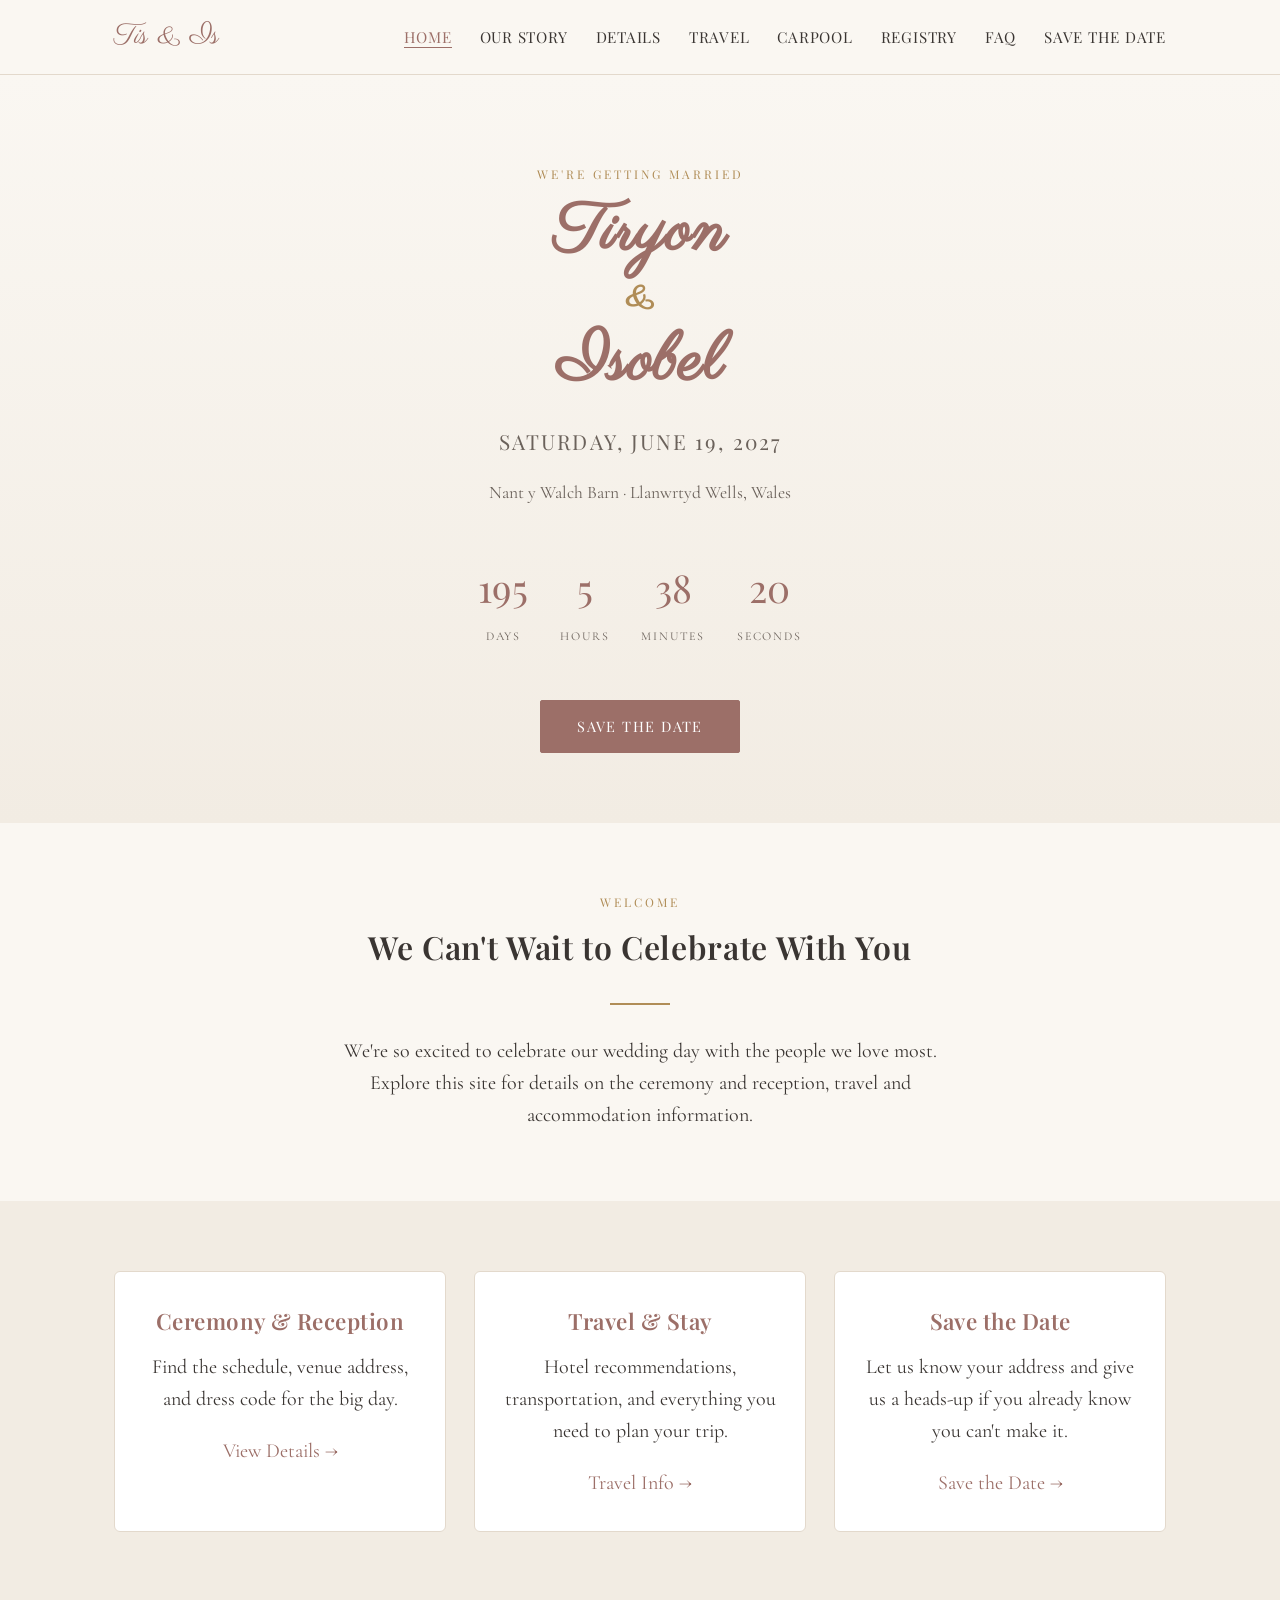
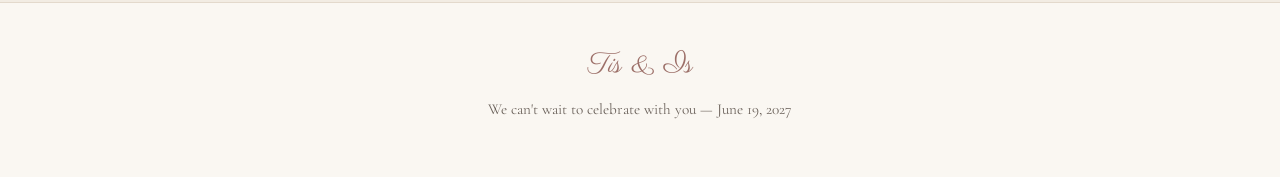
==== index.html @ 0764a327 "Initial commit of wedding website Multi-page static site with Netlify Forms for RSVP, carpool sign-u" ====
<!DOCTYPE html>
<html lang="en">
<head>
  <meta charset="UTF-8">
  <meta name="viewport" content="width=device-width, initial-scale=1.0">
  <title>Tiryon &amp; Isobel Are Getting Married</title>
  <meta name="description" content="Join us to celebrate the wedding of Tiryon and Isobel.">
  <link rel="preconnect" href="https://fonts.googleapis.com">
  <link href="https://fonts.googleapis.com/css2?family=Parisienne&family=Playfair+Display:wght@500;600;700&family=Cormorant+Garamond:wght@400;500;600&display=swap" rel="stylesheet">
  <link rel="stylesheet" href="css/style.css">
</head>
<body>

  <header class="site-header">
    <div class="container">
      <a href="index.html" class="site-title">Tis &amp; Is</a>
      <button class="nav-toggle" aria-label="Toggle navigation">&#9776;</button>
      <nav class="main-nav">
        <ul>
          <li><a href="index.html" class="active">Home</a></li>
          <li><a href="our-story.html">Our Story</a></li>
          <li><a href="details.html">Details</a></li>
          <li><a href="travel.html">Travel</a></li>
          <li><a href="carpool.html">Carpool</a></li>
          <li><a href="registry.html">Registry</a></li>
          <li><a href="faq.html">FAQ</a></li>
          <li><a href="save-the-date.html">Save the Date</a></li>
        </ul>
      </nav>
    </div>
  </header>

  <section class="hero">
    <div class="container">
      <span class="eyebrow">We're Getting Married</span>
      <h1 class="site-title-large">
        Tiryon
        <span class="ampersand">&amp;</span>
        Isobel
      </h1>
      <p class="date">Saturday, June 19, 2027</p>
      <p class="location">Nant y Walch Barn &middot; Llanwrtyd Wells, Wales</p>

      <div id="countdown" class="countdown"></div>

      <a href="save-the-date.html" class="btn btn-primary">Save the Date</a>
    </div>
  </section>

  <section class="section text-center">
    <div class="container">
      <span class="eyebrow">Welcome</span>
      <h2>We Can't Wait to Celebrate With You</h2>
      <hr class="divider">
      <p style="max-width: 640px; margin: 0 auto;">
        We're so excited to celebrate our wedding day with the people we love most.
        Explore this site for details on the ceremony and reception, travel and
        accommodation information.
      </p>
    </div>
  </section>

  <section class="section section-alt">
    <div class="container card-grid">
      <div class="card">
        <h3>Ceremony &amp; Reception</h3>
        <p>Find the schedule, venue address, and dress code for the big day.</p>
        <a href="details.html">View Details &rarr;</a>
      </div>
      <div class="card">
        <h3>Travel &amp; Stay</h3>
        <p>Hotel recommendations, transportation, and everything you need to plan your trip.</p>
        <a href="travel.html">Travel Info &rarr;</a>
      </div>
      <div class="card">
        <h3>Save the Date</h3>
        <p>Let us know your address and give us a heads-up if you already know you can't make it.</p>
        <a href="save-the-date.html">Save the Date &rarr;</a>
      </div>
    </div>
  </section>

  <footer class="site-footer">
    <span class="site-title">Tis &amp; Is</span>
    <p>We can't wait to celebrate with you &mdash; June 19, 2027</p>
  </footer>

  <script src="js/main.js"></script>
</body>
</html>
---- css/style.css ----
/* ============================================
   Wedding Website — Shared Styles
   Palette: ivory / charcoal / dusty rose / gold
   ============================================ */

:root {
  --color-bg: #faf7f2;
  --color-bg-alt: #f2ece3;
  --color-text: #3a3532;
  --color-text-soft: #6b625b;
  --color-accent: #b8918a;      /* dusty rose */
  --color-accent-dark: #9c6f68;
  --color-gold: #b08d57;
  --color-border: #e3d9cc;
  --color-white: #ffffff;

  --font-script: 'Parisienne', cursive;
  --font-heading: 'Playfair Display', serif;
  --font-body: 'Cormorant Garamond', serif;

  --max-width: 1100px;
}

* {
  box-sizing: border-box;
}

html {
  scroll-behavior: smooth;
}

body {
  margin: 0;
  font-family: var(--font-body);
  font-size: 20px;
  line-height: 1.6;
  color: var(--color-text);
  background: var(--color-bg);
}

h1, h2, h3, h4 {
  font-family: var(--font-heading);
  font-weight: 600;
  letter-spacing: 0.02em;
  margin: 0 0 0.5em;
  color: var(--color-text);
}

h1 { font-size: 2.6rem; }
h2 { font-size: 2rem; }
h3 { font-size: 1.4rem; }

p {
  margin: 0 0 1em;
}

a {
  color: var(--color-accent-dark);
  text-decoration: none;
}

a:hover {
  text-decoration: underline;
}

img {
  max-width: 100%;
  display: block;
}

.container {
  max-width: var(--max-width);
  margin: 0 auto;
  padding: 0 24px;
}

.eyebrow {
  font-family: var(--font-heading);
  text-transform: uppercase;
  letter-spacing: 0.25em;
  font-size: 0.75rem;
  color: var(--color-gold);
  margin-bottom: 0.75em;
  display: block;
}

.divider {
  width: 60px;
  height: 2px;
  background: var(--color-gold);
  margin: 1.5em auto;
  border: none;
}

/* ---------- Header / Nav ---------- */

.site-header {
  position: sticky;
  top: 0;
  z-index: 100;
  background: rgba(250, 247, 242, 0.95);
  backdrop-filter: blur(6px);
  border-bottom: 1px solid var(--color-border);
}

.site-header .container {
  display: flex;
  align-items: center;
  justify-content: space-between;
  padding-top: 14px;
  padding-bottom: 14px;
}

.site-title {
  font-family: var(--font-script);
  font-size: 1.8rem;
  color: var(--color-accent-dark);
}

.nav-toggle {
  display: none;
  background: none;
  border: none;
  font-size: 1.6rem;
  cursor: pointer;
  color: var(--color-text);
}

.main-nav ul {
  list-style: none;
  display: flex;
  gap: 28px;
  margin: 0;
  padding: 0;
}

.main-nav a {
  font-family: var(--font-heading);
  font-size: 0.95rem;
  letter-spacing: 0.05em;
  color: var(--color-text);
  text-transform: uppercase;
}

.main-nav a.active,
.main-nav a:hover {
  color: var(--color-accent-dark);
  text-decoration: none;
  border-bottom: 1px solid var(--color-accent-dark);
}

@media (max-width: 720px) {
  .nav-toggle {
    display: block;
  }

  .main-nav {
    display: none;
    width: 100%;
  }

  .main-nav.open {
    display: block;
  }

  .site-header .container {
    flex-wrap: wrap;
  }

  .main-nav ul {
    flex-direction: column;
    gap: 0;
    padding-bottom: 12px;
  }

  .main-nav li {
    border-top: 1px solid var(--color-border);
  }

  .main-nav a {
    display: block;
    padding: 12px 0;
  }
}

/* ---------- Hero ---------- */

.hero {
  text-align: center;
  padding: 90px 24px 70px;
  background: linear-gradient(var(--color-bg), var(--color-bg-alt));
}

.hero .site-title-large {
  font-family: var(--font-script);
  font-size: 4.2rem;
  color: var(--color-accent-dark);
  line-height: 1.2;
  margin-bottom: 0.2em;
}

.hero .ampersand {
  font-size: 2.2rem;
  color: var(--color-gold);
  display: block;
  margin: 0.1em 0;
}

.hero .date {
  font-family: var(--font-heading);
  font-size: 1.3rem;
  letter-spacing: 0.1em;
  text-transform: uppercase;
  color: var(--color-text-soft);
  margin-top: 1em;
}

.hero .location {
  font-size: 1.1rem;
  color: var(--color-text-soft);
}

/* ---------- Countdown ---------- */

.countdown {
  display: flex;
  justify-content: center;
  gap: 32px;
  margin: 2.5em 0;
  flex-wrap: wrap;
}

.countdown .unit {
  text-align: center;
}

.countdown .number {
  font-family: var(--font-heading);
  font-size: 2.4rem;
  color: var(--color-accent-dark);
  display: block;
}

.countdown .label {
  text-transform: uppercase;
  font-size: 0.75rem;
  letter-spacing: 0.15em;
  color: var(--color-text-soft);
}

/* ---------- Sections ---------- */

.section {
  padding: 70px 0;
}

.section-alt {
  background: var(--color-bg-alt);
}

.section-header {
  text-align: center;
  max-width: 640px;
  margin: 0 auto 2.5em;
}

.card-grid {
  display: grid;
  grid-template-columns: repeat(auto-fit, minmax(260px, 1fr));
  gap: 28px;
}

.card {
  background: var(--color-white);
  border: 1px solid var(--color-border);
  border-radius: 6px;
  padding: 32px 28px;
  text-align: center;
}

.card h3 {
  color: var(--color-accent-dark);
}

.card-grid.compact {
  grid-template-columns: repeat(auto-fit, minmax(160px, 1fr));
  gap: 14px;
}

.card-grid.compact .card {
  padding: 16px 14px;
}

.card-grid.compact .card h3 {
  font-size: 1rem;
  margin-bottom: 0.4em;
}

.card-grid.compact .card a {
  font-size: 0.9rem;
}

.btn {
  display: inline-block;
  font-family: var(--font-heading);
  text-transform: uppercase;
  letter-spacing: 0.1em;
  font-size: 0.9rem;
  padding: 14px 36px;
  border: 1px solid var(--color-accent-dark);
  color: var(--color-accent-dark);
  background: transparent;
  border-radius: 2px;
  cursor: pointer;
  transition: background 0.2s ease, color 0.2s ease;
}

.btn:hover {
  background: var(--color-accent-dark);
  color: var(--color-white);
  text-decoration: none;
}

.btn-primary {
  background: var(--color-accent-dark);
  color: var(--color-white);
}

.btn-primary:hover {
  background: var(--color-accent);
  color: var(--color-white);
}

/* ---------- Timeline (Details page) ---------- */

.timeline {
  max-width: 560px;
  margin: 0 auto;
}

.timeline-item {
  display: flex;
  gap: 24px;
  padding: 18px 0;
  border-bottom: 1px solid var(--color-border);
}

.timeline-item:last-child {
  border-bottom: none;
}

.timeline-time {
  font-family: var(--font-heading);
  color: var(--color-gold);
  min-width: 100px;
  font-size: 1rem;
}

/* ---------- Forms (RSVP) ---------- */

.rsvp-form {
  max-width: 600px;
  margin: 0 auto;
  background: var(--color-white);
  border: 1px solid var(--color-border);
  border-radius: 6px;
  padding: 40px;
}

.form-group {
  margin-bottom: 22px;
}

.form-group label {
  display: block;
  font-family: var(--font-heading);
  font-size: 0.9rem;
  text-transform: uppercase;
  letter-spacing: 0.05em;
  margin-bottom: 8px;
  color: var(--color-text-soft);
}

.form-group input[type="text"],
.form-group input[type="email"],
.form-group input[type="number"],
.form-group input[type="tel"],
.form-group select,
.form-group textarea {
  width: 100%;
  padding: 12px 14px;
  font-family: var(--font-body);
  font-size: 1.05rem;
  border: 1px solid var(--color-border);
  border-radius: 4px;
  background: var(--color-bg);
  color: var(--color-text);
}

.form-group textarea {
  min-height: 100px;
  resize: vertical;
}

.phone-row {
  display: flex;
  gap: 10px;
}

.phone-row input[type="text"] {
  width: 90px;
  flex: 0 0 auto;
  text-align: center;
}

.phone-row input[type="tel"] {
  flex: 1;
}

.radio-group {
  display: flex;
  gap: 24px;
}

.radio-group label {
  display: flex;
  align-items: center;
  gap: 8px;
  text-transform: none;
  font-family: var(--font-body);
  font-size: 1.05rem;
  letter-spacing: normal;
  margin-bottom: 0;
}

.radio-group input {
  width: auto;
}

.form-note {
  text-align: center;
  color: var(--color-text-soft);
  font-size: 0.95rem;
  margin-top: 1em;
}

/* honeypot field - hidden from real visitors */
.hidden-field {
  position: absolute;
  left: -9999px;
  top: -9999px;
}

.form-success {
  text-align: center;
  padding: 60px 24px;
}

/* ---------- FAQ ---------- */

.faq-list details {
  max-width: 720px;
  margin: 0 auto 14px;
  background: var(--color-white);
  border: 1px solid var(--color-border);
  border-radius: 6px;
  padding: 18px 24px;
}

.faq-list summary {
  font-family: var(--font-heading);
  cursor: pointer;
  font-size: 1.1rem;
  color: var(--color-text);
}

.faq-list details[open] summary {
  color: var(--color-accent-dark);
  margin-bottom: 10px;
}

/* ---------- Footer ---------- */

.site-footer {
  text-align: center;
  padding: 40px 24px;
  color: var(--color-text-soft);
  font-size: 0.95rem;
  border-top: 1px solid var(--color-border);
}

.site-footer .site-title {
  display: block;
  margin-bottom: 0.3em;
}

/* ---------- Utility ---------- */

.text-center { text-align: center; }
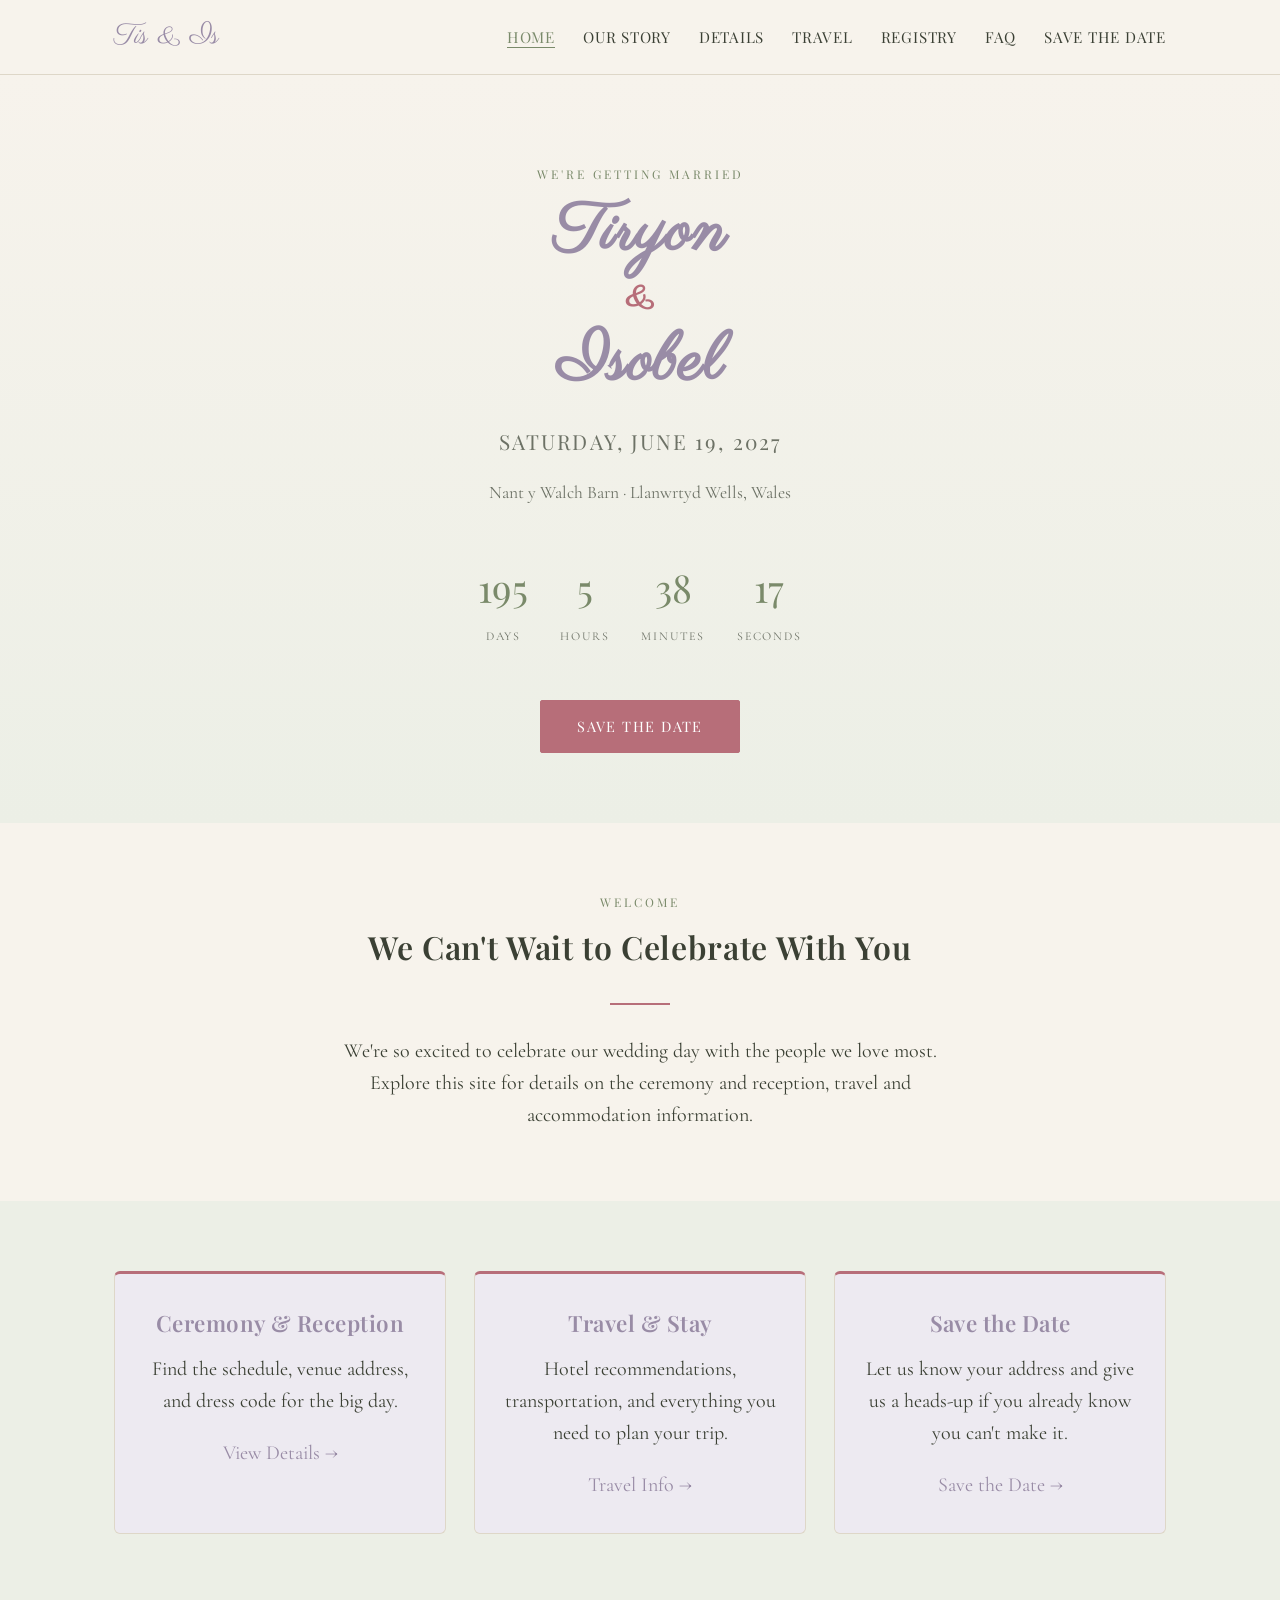
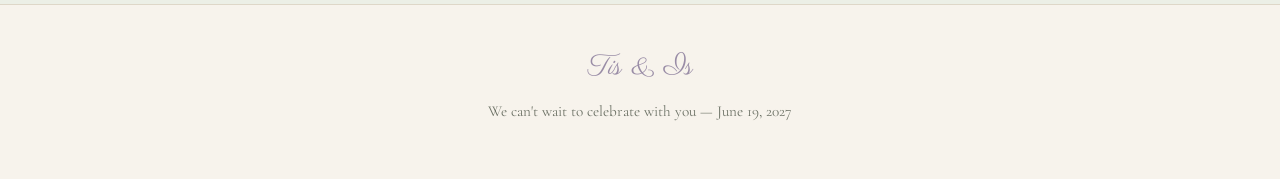
==== commit e3e9a54f: "Nest Carpool under Travel in nav and apply sage/lavender/rose-gold palette Moves Carpool into a drop" ====
--- a/index.html
+++ b/index.html
@@ -20,8 +20,12 @@
           <li><a href="index.html" class="active">Home</a></li>
           <li><a href="our-story.html">Our Story</a></li>
           <li><a href="details.html">Details</a></li>
-          <li><a href="travel.html">Travel</a></li>
-          <li><a href="carpool.html">Carpool</a></li>
+          <li class="has-submenu">
+            <a href="travel.html">Travel</a>
+            <ul class="submenu">
+              <li><a href="carpool.html">Carpool</a></li>
+            </ul>
+          </li>
           <li><a href="registry.html">Registry</a></li>
           <li><a href="faq.html">FAQ</a></li>
           <li><a href="save-the-date.html">Save the Date</a></li>
--- a/css/style.css
+++ b/css/style.css
@@ -1,17 +1,19 @@
 /* ============================================
    Wedding Website — Shared Styles
-   Palette: ivory / charcoal / dusty rose / gold
+   Palette: ivory / deep olive / sage / dusty lavender / rose gold
    ============================================ */
 
 :root {
-  --color-bg: #faf7f2;
-  --color-bg-alt: #f2ece3;
-  --color-text: #3a3532;
-  --color-text-soft: #6b625b;
-  --color-accent: #b8918a;      /* dusty rose */
-  --color-accent-dark: #9c6f68;
-  --color-gold: #b08d57;
-  --color-border: #e3d9cc;
+  --color-bg: #f7f3ec;          /* ivory */
+  --color-bg-alt: #ecefe6;      /* pale sage */
+  --color-bg-lavender: #edeaf1; /* pale lavender */
+  --color-text: #3b4034;        /* deep olive */
+  --color-text-soft: #6d7266;
+  --color-sage: #7a8a6a;
+  --color-lavender: #998ca6;
+  --color-rose-gold: #b76e79;
+  --color-rose-gold-light: #e3c4be;
+  --color-border: #ded7c8;
   --color-white: #ffffff;
 
   --font-script: 'Parisienne', cursive;
@@ -55,7 +57,7 @@
 }
 
 a {
-  color: var(--color-accent-dark);
+  color: var(--color-lavender);
   text-decoration: none;
 }
 
@@ -79,7 +81,7 @@
   text-transform: uppercase;
   letter-spacing: 0.25em;
   font-size: 0.75rem;
-  color: var(--color-gold);
+  color: var(--color-sage);
   margin-bottom: 0.75em;
   display: block;
 }
@@ -87,7 +89,7 @@
 .divider {
   width: 60px;
   height: 2px;
-  background: var(--color-gold);
+  background: var(--color-rose-gold);
   margin: 1.5em auto;
   border: none;
 }
@@ -98,7 +100,7 @@
   position: sticky;
   top: 0;
   z-index: 100;
-  background: rgba(250, 247, 242, 0.95);
+  background: rgba(247, 243, 236, 0.95);
   backdrop-filter: blur(6px);
   border-bottom: 1px solid var(--color-border);
 }
@@ -114,7 +116,7 @@
 .site-title {
   font-family: var(--font-script);
   font-size: 1.8rem;
-  color: var(--color-accent-dark);
+  color: var(--color-lavender);
 }
 
 .nav-toggle {
@@ -144,9 +146,52 @@
 
 .main-nav a.active,
 .main-nav a:hover {
-  color: var(--color-accent-dark);
+  color: var(--color-sage);
   text-decoration: none;
-  border-bottom: 1px solid var(--color-accent-dark);
+  border-bottom: 1px solid var(--color-sage);
+}
+
+.main-nav .has-submenu {
+  position: relative;
+}
+
+.main-nav .submenu {
+  list-style: none;
+  margin: 0;
+  padding: 0;
+  position: absolute;
+  top: 100%;
+  left: 0;
+  min-width: 160px;
+  background: var(--color-white);
+  border: 1px solid var(--color-border);
+  border-radius: 4px;
+  box-shadow: 0 4px 12px rgba(0, 0, 0, 0.08);
+  opacity: 0;
+  visibility: hidden;
+  transform: translateY(4px);
+  transition: opacity 0.15s ease, transform 0.15s ease;
+  z-index: 50;
+}
+
+.main-nav .has-submenu:hover .submenu,
+.main-nav .has-submenu:focus-within .submenu {
+  opacity: 1;
+  visibility: visible;
+  transform: translateY(0);
+}
+
+.main-nav .submenu a {
+  display: block;
+  padding: 10px 16px;
+  white-space: nowrap;
+  border-bottom: none;
+}
+
+.main-nav .submenu a:hover,
+.main-nav .submenu a.active {
+  background: var(--color-bg-alt);
+  border-bottom: none;
 }
 
 @media (max-width: 720px) {
@@ -181,6 +226,22 @@
     display: block;
     padding: 12px 0;
   }
+
+  .main-nav .submenu {
+    position: static;
+    opacity: 1;
+    visibility: visible;
+    transform: none;
+    border: none;
+    box-shadow: none;
+    background: transparent;
+    padding-left: 20px;
+  }
+
+  .main-nav .submenu a {
+    padding: 10px 0;
+    font-size: 0.85rem;
+  }
 }
 
 /* ---------- Hero ---------- */
@@ -194,14 +255,14 @@
 .hero .site-title-large {
   font-family: var(--font-script);
   font-size: 4.2rem;
-  color: var(--color-accent-dark);
+  color: var(--color-lavender);
   line-height: 1.2;
   margin-bottom: 0.2em;
 }
 
 .hero .ampersand {
   font-size: 2.2rem;
-  color: var(--color-gold);
+  color: var(--color-rose-gold);
   display: block;
   margin: 0.1em 0;
 }
@@ -237,7 +298,7 @@
 .countdown .number {
   font-family: var(--font-heading);
   font-size: 2.4rem;
-  color: var(--color-accent-dark);
+  color: var(--color-sage);
   display: block;
 }
 
@@ -271,15 +332,21 @@
 }
 
 .card {
-  background: var(--color-white);
+  background: var(--color-bg-lavender);
   border: 1px solid var(--color-border);
+  border-top: 3px solid var(--color-rose-gold);
   border-radius: 6px;
   padding: 32px 28px;
   text-align: center;
+  transition: background 0.2s ease;
+}
+
+.card:hover {
+  background: var(--color-rose-gold-light);
 }
 
 .card h3 {
-  color: var(--color-accent-dark);
+  color: var(--color-lavender);
 }
 
 .card-grid.compact {
@@ -307,8 +374,8 @@
   letter-spacing: 0.1em;
   font-size: 0.9rem;
   padding: 14px 36px;
-  border: 1px solid var(--color-accent-dark);
-  color: var(--color-accent-dark);
+  border: 1px solid var(--color-sage);
+  color: var(--color-sage);
   background: transparent;
   border-radius: 2px;
   cursor: pointer;
@@ -316,19 +383,20 @@
 }
 
 .btn:hover {
-  background: var(--color-accent-dark);
+  background: var(--color-sage);
   color: var(--color-white);
   text-decoration: none;
 }
 
 .btn-primary {
-  background: var(--color-accent-dark);
+  background: var(--color-rose-gold);
   color: var(--color-white);
+  border-color: var(--color-rose-gold);
 }
 
 .btn-primary:hover {
-  background: var(--color-accent);
-  color: var(--color-white);
+  background: var(--color-rose-gold-light);
+  color: var(--color-text);
 }
 
 /* ---------- Timeline (Details page) ---------- */
@@ -351,7 +419,7 @@
 
 .timeline-time {
   font-family: var(--font-heading);
-  color: var(--color-gold);
+  color: var(--color-rose-gold);
   min-width: 100px;
   font-size: 1rem;
 }
@@ -363,6 +431,7 @@
   margin: 0 auto;
   background: var(--color-white);
   border: 1px solid var(--color-border);
+  border-top: 3px solid var(--color-sage);
   border-radius: 6px;
   padding: 40px;
 }
@@ -435,6 +504,7 @@
 
 .radio-group input {
   width: auto;
+  accent-color: var(--color-rose-gold);
 }
 
 .form-note {
@@ -463,6 +533,7 @@
   margin: 0 auto 14px;
   background: var(--color-white);
   border: 1px solid var(--color-border);
+  border-left: 3px solid var(--color-rose-gold);
   border-radius: 6px;
   padding: 18px 24px;
 }
@@ -475,7 +546,7 @@
 }
 
 .faq-list details[open] summary {
-  color: var(--color-accent-dark);
+  color: var(--color-lavender);
   margin-bottom: 10px;
 }
 
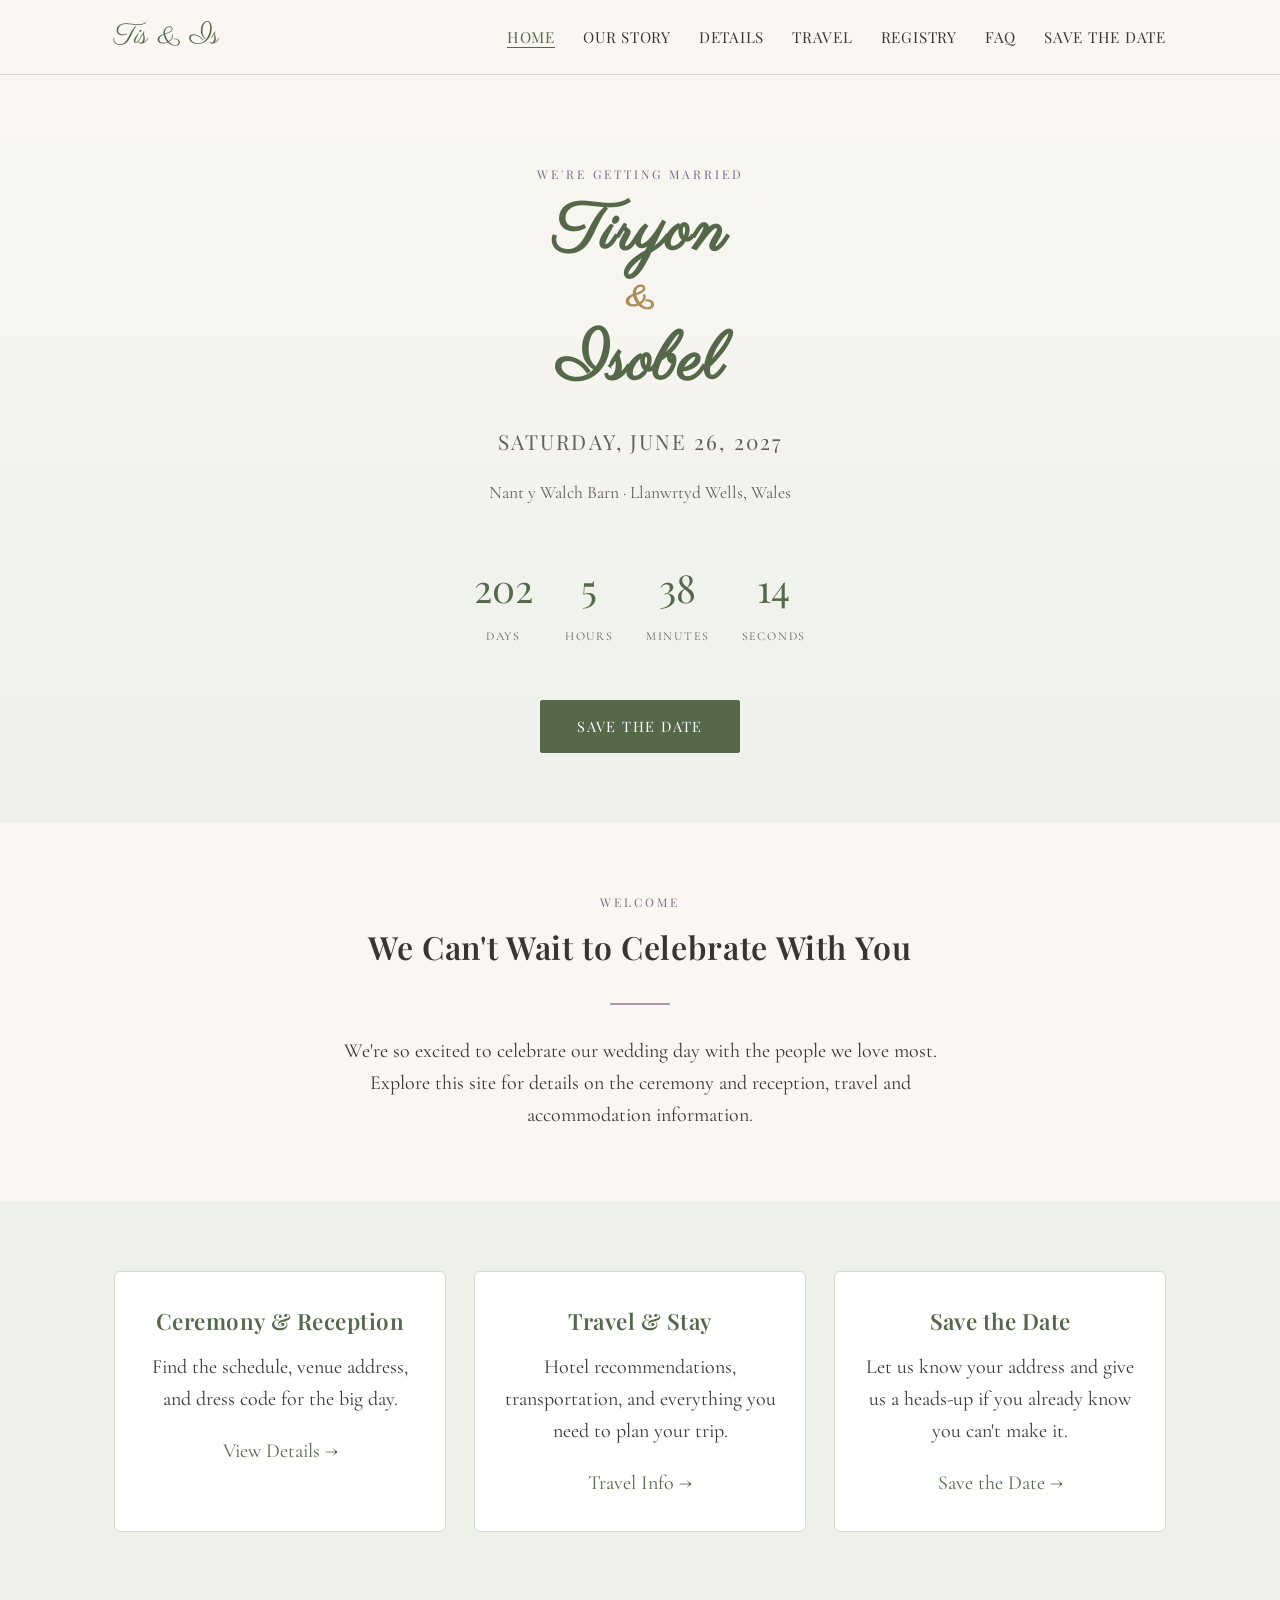
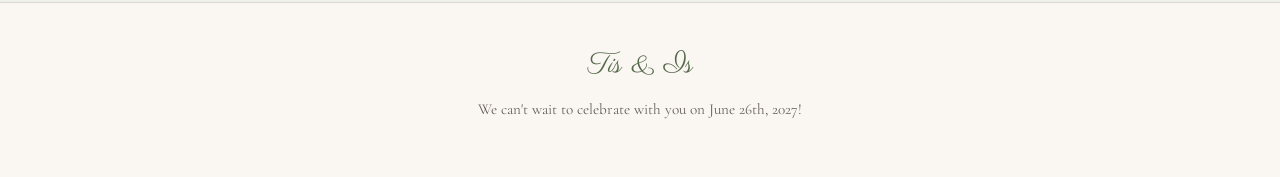
==== commit f8817a87: "Update wedding date to June 26, 2027 and revise copy across pages - Wedding date moved from June 19 " ====
--- a/index.html
+++ b/index.html
@@ -42,7 +42,7 @@
         <span class="ampersand">&amp;</span>
         Isobel
       </h1>
-      <p class="date">Saturday, June 19, 2027</p>
+      <p class="date">Saturday, June 26, 2027</p>
       <p class="location">Nant y Walch Barn &middot; Llanwrtyd Wells, Wales</p>
 
       <div id="countdown" class="countdown"></div>
@@ -86,7 +86,7 @@
 
   <footer class="site-footer">
     <span class="site-title">Tis &amp; Is</span>
-    <p>We can't wait to celebrate with you &mdash; June 19, 2027</p>
+    <p>We can't wait to celebrate with you on June 26th, 2027!</p>
   </footer>
 
   <script src="js/main.js"></script>
--- a/css/style.css
+++ b/css/style.css
@@ -1,19 +1,25 @@
 /* ============================================
    Wedding Website — Shared Styles
-   Palette: ivory / deep olive / sage / dusty lavender / rose gold
+   Palette: ivory / charcoal / sage / lilac / gold
    ============================================ */
 
 :root {
-  --color-bg: #f7f3ec;          /* ivory */
-  --color-bg-alt: #ecefe6;      /* pale sage */
-  --color-bg-lavender: #edeaf1; /* pale lavender */
-  --color-text: #3b4034;        /* deep olive */
-  --color-text-soft: #6d7266;
-  --color-sage: #7a8a6a;
-  --color-lavender: #998ca6;
-  --color-rose-gold: #b76e79;
-  --color-rose-gold-light: #e3c4be;
-  --color-border: #ded7c8;
+  /* Neutrals — anchor everything, mostly unchanged */
+  --color-bg: #faf7f2;          /* ivory */
+  --color-bg-alt: #eef0ea;      /* whisper of sage */
+  --color-text: #3a3532;        /* charcoal */
+  --color-text-soft: #655f5a;
+
+  /* Accent = sage (your green) */
+  --color-accent: #7a8a6a;
+  --color-accent-dark: #55684a; /* headings, buttons, links */
+
+  /* Secondary = lilac (your purple) */
+  --color-lilac: #ad97af;       /* decorative only: dividers, tints, hover */
+  --color-lilac-dark: #7e6788;  /* readable version — text/eyebrows */
+
+  --color-gold: #b08d57;        /* keep — but sparingly */
+  --color-border: #dcd8ce;
   --color-white: #ffffff;
 
   --font-script: 'Parisienne', cursive;
@@ -57,7 +63,7 @@
 }
 
 a {
-  color: var(--color-lavender);
+  color: var(--color-accent-dark);
   text-decoration: none;
 }
 
@@ -81,7 +87,7 @@
   text-transform: uppercase;
   letter-spacing: 0.25em;
   font-size: 0.75rem;
-  color: var(--color-sage);
+  color: var(--color-lilac-dark);
   margin-bottom: 0.75em;
   display: block;
 }
@@ -89,7 +95,7 @@
 .divider {
   width: 60px;
   height: 2px;
-  background: var(--color-rose-gold);
+  background: var(--color-lilac);
   margin: 1.5em auto;
   border: none;
 }
@@ -100,7 +106,7 @@
   position: sticky;
   top: 0;
   z-index: 100;
-  background: rgba(247, 243, 236, 0.95);
+  background: rgba(250, 247, 242, 0.95);
   backdrop-filter: blur(6px);
   border-bottom: 1px solid var(--color-border);
 }
@@ -116,7 +122,7 @@
 .site-title {
   font-family: var(--font-script);
   font-size: 1.8rem;
-  color: var(--color-lavender);
+  color: var(--color-accent-dark);
 }
 
 .nav-toggle {
@@ -146,9 +152,9 @@
 
 .main-nav a.active,
 .main-nav a:hover {
-  color: var(--color-sage);
+  color: var(--color-accent-dark);
   text-decoration: none;
-  border-bottom: 1px solid var(--color-sage);
+  border-bottom: 1px solid var(--color-accent-dark);
 }
 
 .main-nav .has-submenu {
@@ -255,14 +261,14 @@
 .hero .site-title-large {
   font-family: var(--font-script);
   font-size: 4.2rem;
-  color: var(--color-lavender);
+  color: var(--color-accent-dark);
   line-height: 1.2;
   margin-bottom: 0.2em;
 }
 
 .hero .ampersand {
   font-size: 2.2rem;
-  color: var(--color-rose-gold);
+  color: var(--color-gold);
   display: block;
   margin: 0.1em 0;
 }
@@ -298,7 +304,7 @@
 .countdown .number {
   font-family: var(--font-heading);
   font-size: 2.4rem;
-  color: var(--color-sage);
+  color: var(--color-accent-dark);
   display: block;
 }
 
@@ -332,21 +338,15 @@
 }
 
 .card {
-  background: var(--color-bg-lavender);
+  background: var(--color-white);
   border: 1px solid var(--color-border);
-  border-top: 3px solid var(--color-rose-gold);
   border-radius: 6px;
   padding: 32px 28px;
   text-align: center;
-  transition: background 0.2s ease;
-}
-
-.card:hover {
-  background: var(--color-rose-gold-light);
 }
 
 .card h3 {
-  color: var(--color-lavender);
+  color: var(--color-accent-dark);
 }
 
 .card-grid.compact {
@@ -374,8 +374,8 @@
   letter-spacing: 0.1em;
   font-size: 0.9rem;
   padding: 14px 36px;
-  border: 1px solid var(--color-sage);
-  color: var(--color-sage);
+  border: 1px solid var(--color-lilac-dark);
+  color: var(--color-lilac-dark);
   background: transparent;
   border-radius: 2px;
   cursor: pointer;
@@ -383,20 +383,21 @@
 }
 
 .btn:hover {
-  background: var(--color-sage);
+  background: var(--color-lilac);
   color: var(--color-white);
   text-decoration: none;
 }
 
 .btn-primary {
-  background: var(--color-rose-gold);
+  background: var(--color-accent-dark);
+  border-color: var(--color-accent-dark);
   color: var(--color-white);
-  border-color: var(--color-rose-gold);
 }
 
 .btn-primary:hover {
-  background: var(--color-rose-gold-light);
-  color: var(--color-text);
+  background: var(--color-accent);
+  border-color: var(--color-accent);
+  color: var(--color-white);
 }
 
 /* ---------- Timeline (Details page) ---------- */
@@ -419,7 +420,7 @@
 
 .timeline-time {
   font-family: var(--font-heading);
-  color: var(--color-rose-gold);
+  color: var(--color-lilac-dark);
   min-width: 100px;
   font-size: 1rem;
 }
@@ -431,7 +432,6 @@
   margin: 0 auto;
   background: var(--color-white);
   border: 1px solid var(--color-border);
-  border-top: 3px solid var(--color-sage);
   border-radius: 6px;
   padding: 40px;
 }
@@ -504,7 +504,6 @@
 
 .radio-group input {
   width: auto;
-  accent-color: var(--color-rose-gold);
 }
 
 .form-note {
@@ -533,7 +532,6 @@
   margin: 0 auto 14px;
   background: var(--color-white);
   border: 1px solid var(--color-border);
-  border-left: 3px solid var(--color-rose-gold);
   border-radius: 6px;
   padding: 18px 24px;
 }
@@ -546,7 +544,7 @@
 }
 
 .faq-list details[open] summary {
-  color: var(--color-lavender);
+  color: var(--color-accent-dark);
   margin-bottom: 10px;
 }
 
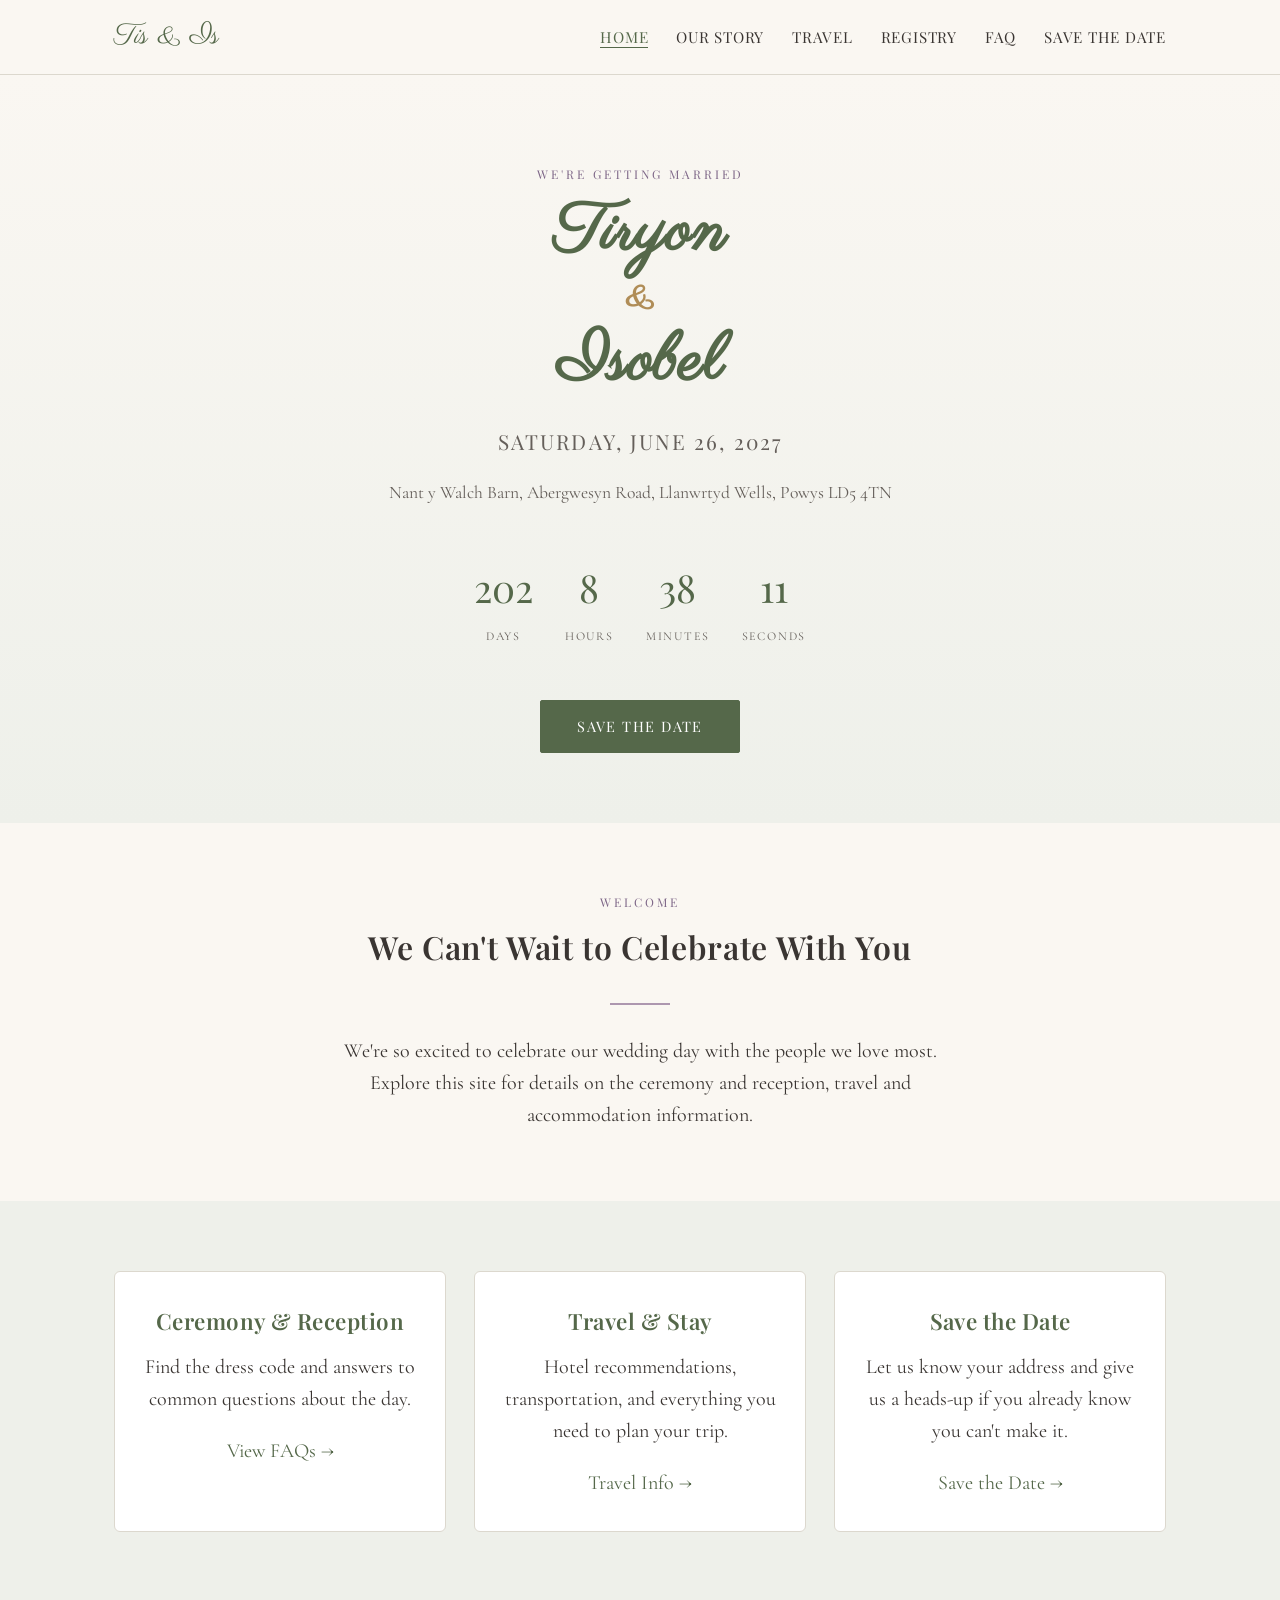
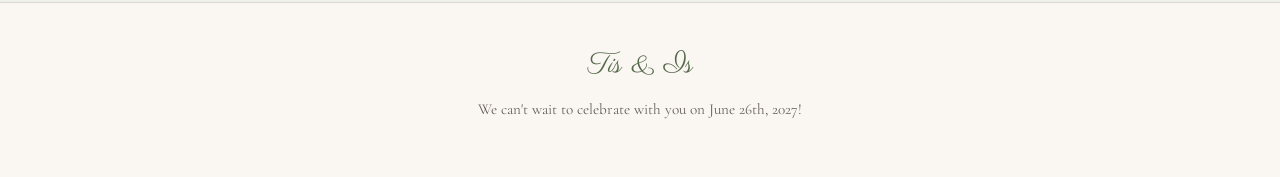
==== commit be6af2fe: "Update wedding details and travel guidance" ====
--- a/index.html
+++ b/index.html
@@ -14,12 +14,13 @@
   <header class="site-header">
     <div class="container">
       <a href="index.html" class="site-title">Tis &amp; Is</a>
-      <button class="nav-toggle" aria-label="Toggle navigation">&#9776;</button>
-      <nav class="main-nav">
+      <button class="nav-toggle" aria-label="Open navigation" aria-expanded="false" aria-controls="site-navigation">
+        <span class="nav-toggle-icon" aria-hidden="true"></span>
+      </button>
+      <nav class="main-nav" id="site-navigation">
         <ul>
           <li><a href="index.html" class="active">Home</a></li>
           <li><a href="our-story.html">Our Story</a></li>
-          <li><a href="details.html">Details</a></li>
           <li class="has-submenu">
             <a href="travel.html">Travel</a>
             <ul class="submenu">
@@ -43,7 +44,11 @@
         Isobel
       </h1>
       <p class="date">Saturday, June 26, 2027</p>
-      <p class="location">Nant y Walch Barn &middot; Llanwrtyd Wells, Wales</p>
+      <p class="location">
+        <a href="https://share.google/QnurDPIF2PPvrLOTd" target="_blank" rel="noopener">
+          Nant y Walch Barn, Abergwesyn Road, Llanwrtyd Wells, Powys LD5 4TN
+        </a>
+      </p>
 
       <div id="countdown" class="countdown"></div>
 
@@ -68,8 +73,8 @@
     <div class="container card-grid">
       <div class="card">
         <h3>Ceremony &amp; Reception</h3>
-        <p>Find the schedule, venue address, and dress code for the big day.</p>
-        <a href="details.html">View Details &rarr;</a>
+        <p>Find the dress code and answers to common questions about the day.</p>
+        <a href="faq.html">View FAQs &rarr;</a>
       </div>
       <div class="card">
         <h3>Travel &amp; Stay</h3>
--- a/css/style.css
+++ b/css/style.css
@@ -127,11 +127,66 @@
 
 .nav-toggle {
   display: none;
-  background: none;
-  border: none;
-  font-size: 1.6rem;
+  align-items: center;
+  justify-content: center;
+  width: 44px;
+  height: 44px;
+  padding: 0;
+  background: transparent;
+  border: 1px solid transparent;
+  border-radius: 50%;
   cursor: pointer;
   color: var(--color-text);
+  transition: background 0.25s ease, border-color 0.25s ease;
+}
+
+.nav-toggle:hover,
+.nav-toggle:focus-visible,
+.nav-toggle.open {
+  background: var(--color-bg-alt);
+  border-color: var(--color-border);
+}
+
+.nav-toggle-icon,
+.nav-toggle-icon::before,
+.nav-toggle-icon::after {
+  display: block;
+  width: 22px;
+  height: 2px;
+  background: currentColor;
+  border-radius: 2px;
+  transition: transform 0.25s ease, opacity 0.2s ease, background 0.25s ease;
+}
+
+.nav-toggle-icon {
+  position: relative;
+}
+
+.nav-toggle-icon::before,
+.nav-toggle-icon::after {
+  content: '';
+  position: absolute;
+  left: 0;
+}
+
+.nav-toggle-icon::before {
+  transform: translateY(-7px);
+}
+
+.nav-toggle-icon::after {
+  transform: translateY(7px);
+}
+
+.nav-toggle.open .nav-toggle-icon {
+  background: transparent;
+}
+
+.nav-toggle.open .nav-toggle-icon::before {
+  transform: rotate(45deg);
+}
+
+.nav-toggle.open .nav-toggle-icon::after {
+  transform: rotate(-45deg);
 }
 
 .main-nav ul {
@@ -202,7 +257,7 @@
 
 @media (max-width: 720px) {
   .nav-toggle {
-    display: block;
+    display: flex;
   }
 
   .main-nav {
@@ -287,6 +342,10 @@
   color: var(--color-text-soft);
 }
 
+.hero .location a {
+  color: inherit;
+}
+
 /* ---------- Countdown ---------- */
 
 .countdown {
@@ -329,6 +388,27 @@
   text-align: center;
   max-width: 640px;
   margin: 0 auto 2.5em;
+}
+
+.venue-address {
+  font-family: var(--font-body);
+  font-size: 1.05rem;
+  font-style: normal;
+  line-height: 1.65;
+  margin-bottom: 2em;
+}
+
+.map-embed {
+  overflow: hidden;
+  border: 1px solid var(--color-border);
+  border-radius: 6px;
+}
+
+.map-embed iframe {
+  display: block;
+  width: 100%;
+  height: 420px;
+  border: 0;
 }
 
 .card-grid {
@@ -398,31 +478,6 @@
   background: var(--color-accent);
   border-color: var(--color-accent);
   color: var(--color-white);
-}
-
-/* ---------- Timeline (Details page) ---------- */
-
-.timeline {
-  max-width: 560px;
-  margin: 0 auto;
-}
-
-.timeline-item {
-  display: flex;
-  gap: 24px;
-  padding: 18px 0;
-  border-bottom: 1px solid var(--color-border);
-}
-
-.timeline-item:last-child {
-  border-bottom: none;
-}
-
-.timeline-time {
-  font-family: var(--font-heading);
-  color: var(--color-lilac-dark);
-  min-width: 100px;
-  font-size: 1rem;
 }
 
 /* ---------- Forms (RSVP) ---------- */
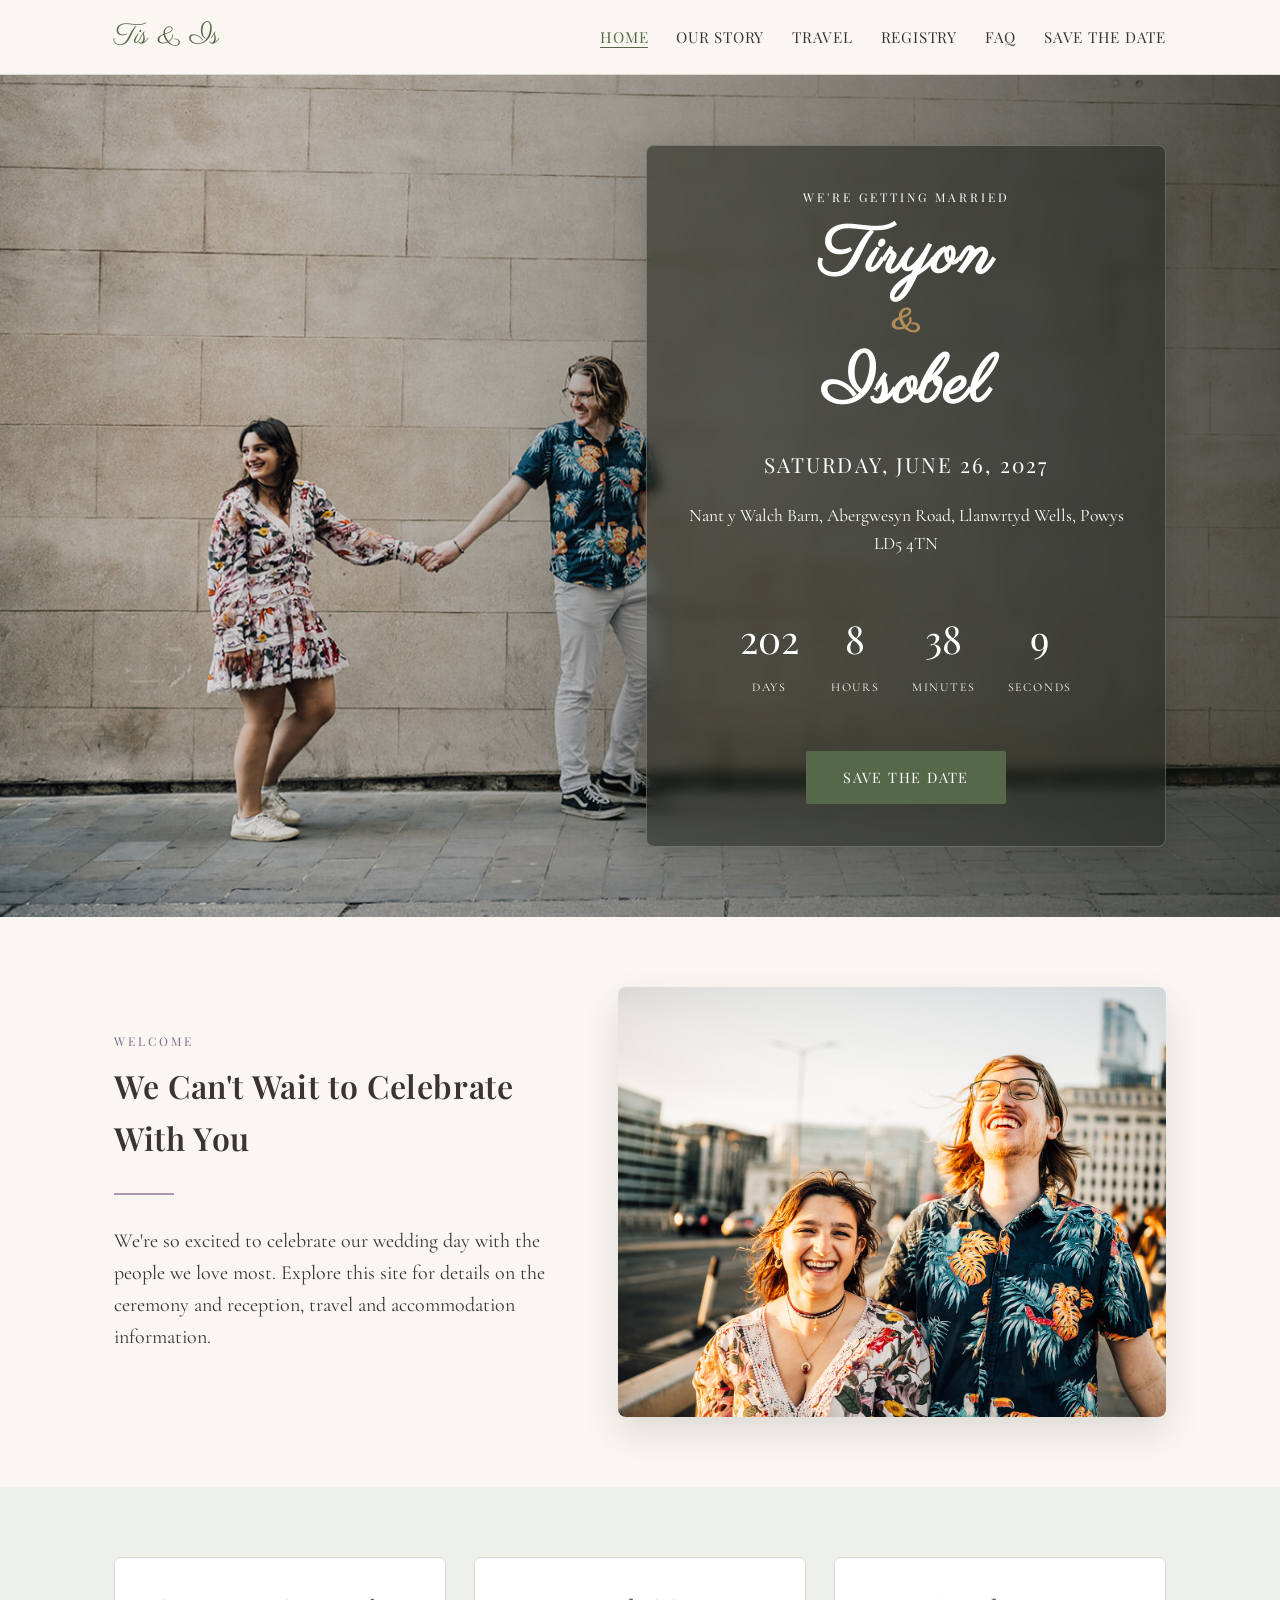
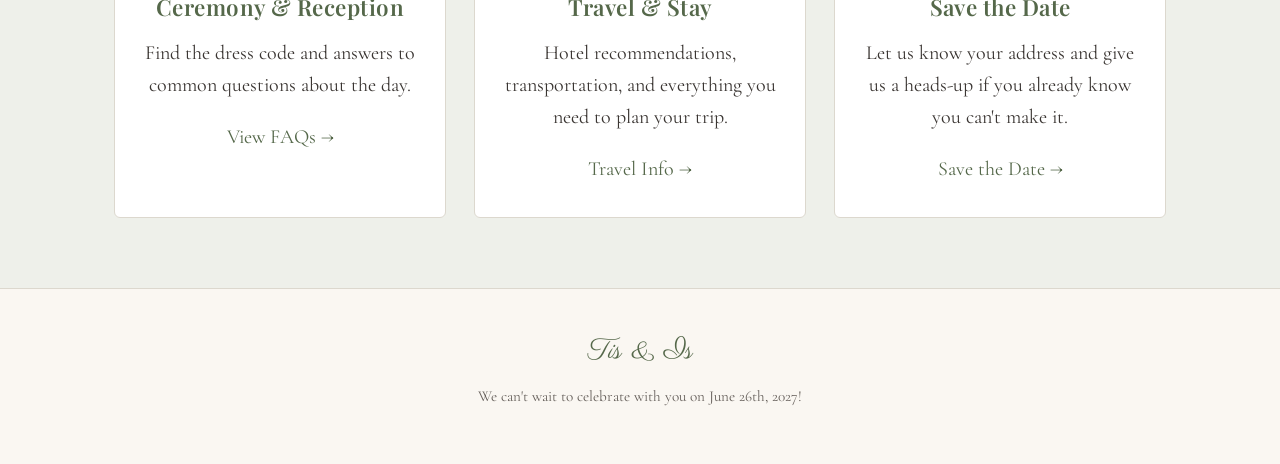
==== commit 47829722: "Add photography to home page" ====
--- a/index.html
+++ b/index.html
@@ -8,6 +8,7 @@
   <link rel="preconnect" href="https://fonts.googleapis.com">
   <link href="https://fonts.googleapis.com/css2?family=Parisienne&family=Playfair+Display:wght@500;600;700&family=Cormorant+Garamond:wght@400;500;600&display=swap" rel="stylesheet">
   <link rel="stylesheet" href="css/style.css">
+  <link rel="stylesheet" href="css/home.css">
 </head>
 <body>
 
@@ -56,16 +57,21 @@
     </div>
   </section>
 
-  <section class="section text-center">
-    <div class="container">
-      <span class="eyebrow">Welcome</span>
-      <h2>We Can't Wait to Celebrate With You</h2>
-      <hr class="divider">
-      <p style="max-width: 640px; margin: 0 auto;">
-        We're so excited to celebrate our wedding day with the people we love most.
-        Explore this site for details on the ceremony and reception, travel and
-        accommodation information.
-      </p>
+  <section class="section">
+    <div class="container welcome-grid">
+      <div class="welcome-copy">
+        <span class="eyebrow">Welcome</span>
+        <h2>We Can't Wait to Celebrate With You</h2>
+        <hr class="divider divider-left">
+        <p>
+          We're so excited to celebrate our wedding day with the people we love most.
+          Explore this site for details on the ceremony and reception, travel and
+          accommodation information.
+        </p>
+      </div>
+      <figure class="editorial-photo welcome-photo">
+        <img src="Images/London/WalkingandLaughing.jpg" alt="Tiryon and Isobel laughing together in London" loading="lazy">
+      </figure>
     </div>
   </section>
 
--- a/css/home.css
+++ b/css/home.css
@@ -0,0 +1,104 @@
+/* Home page photography and layout */
+
+.hero {
+  min-height: 690px;
+  padding: 70px 24px;
+  display: flex;
+  align-items: center;
+  background:
+    linear-gradient(90deg, rgba(20, 24, 18, 0.08) 20%, rgba(20, 24, 18, 0.68) 100%),
+    url('../Images/London/WideWalk.jpg') center center / cover no-repeat;
+}
+
+.hero .container {
+  width: min(520px, calc(100% - 48px));
+  margin-right: max(24px, calc((100vw - var(--max-width)) / 2));
+  margin-left: auto;
+  padding: 42px 36px;
+  color: var(--color-white);
+  background: rgba(35, 38, 31, 0.58);
+  border: 1px solid rgba(255, 255, 255, 0.22);
+  border-radius: 8px;
+  box-shadow: 0 18px 45px rgba(0, 0, 0, 0.2);
+  backdrop-filter: blur(6px);
+}
+
+.hero .site-title-large,
+.hero .date,
+.hero .location,
+.hero .eyebrow,
+.hero .countdown .number,
+.hero .countdown .label {
+  color: var(--color-white);
+}
+
+.hero .location a {
+  color: inherit;
+}
+
+.welcome-grid {
+  display: grid;
+  grid-template-columns: minmax(0, 0.9fr) minmax(320px, 1.1fr);
+  gap: 56px;
+  align-items: center;
+}
+
+.welcome-copy {
+  max-width: 520px;
+}
+
+.divider-left {
+  margin-left: 0;
+}
+
+.editorial-photo {
+  margin: 0;
+}
+
+.editorial-photo img {
+  width: 100%;
+  height: 100%;
+  object-fit: cover;
+  border-radius: 8px;
+  box-shadow: 0 16px 36px rgba(58, 53, 50, 0.14);
+}
+
+.welcome-photo {
+  height: 430px;
+}
+
+@media (max-width: 720px) {
+  .hero {
+    min-height: 620px;
+    padding: 48px 0;
+    background-position: 38% center;
+  }
+
+  .hero .container {
+    width: calc(100% - 32px);
+    margin: auto 16px;
+    padding: 34px 22px;
+    background: rgba(35, 38, 31, 0.7);
+  }
+
+  .hero .site-title-large {
+    font-size: 3.4rem;
+  }
+
+  .welcome-grid {
+    grid-template-columns: 1fr;
+    gap: 32px;
+  }
+
+  .welcome-copy {
+    text-align: center;
+  }
+
+  .divider-left {
+    margin-left: auto;
+  }
+
+  .welcome-photo {
+    height: 320px;
+  }
+}
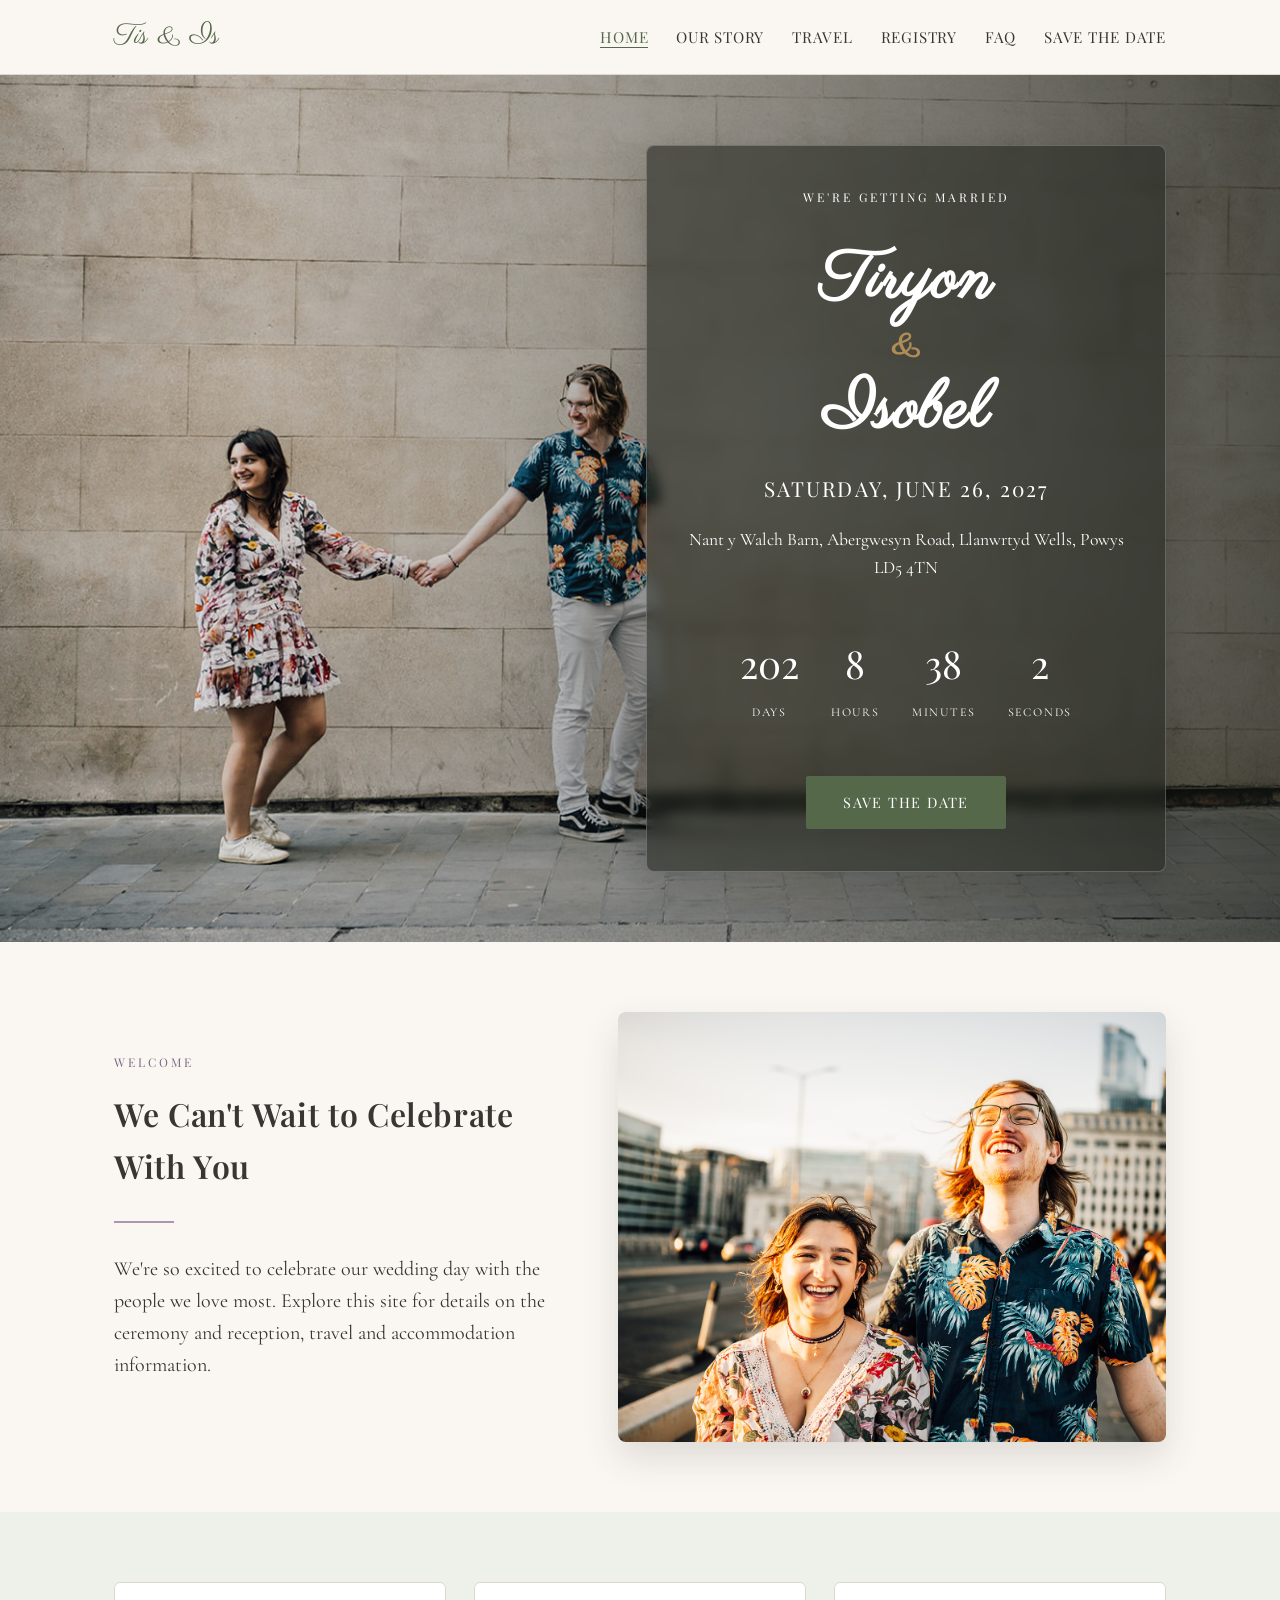
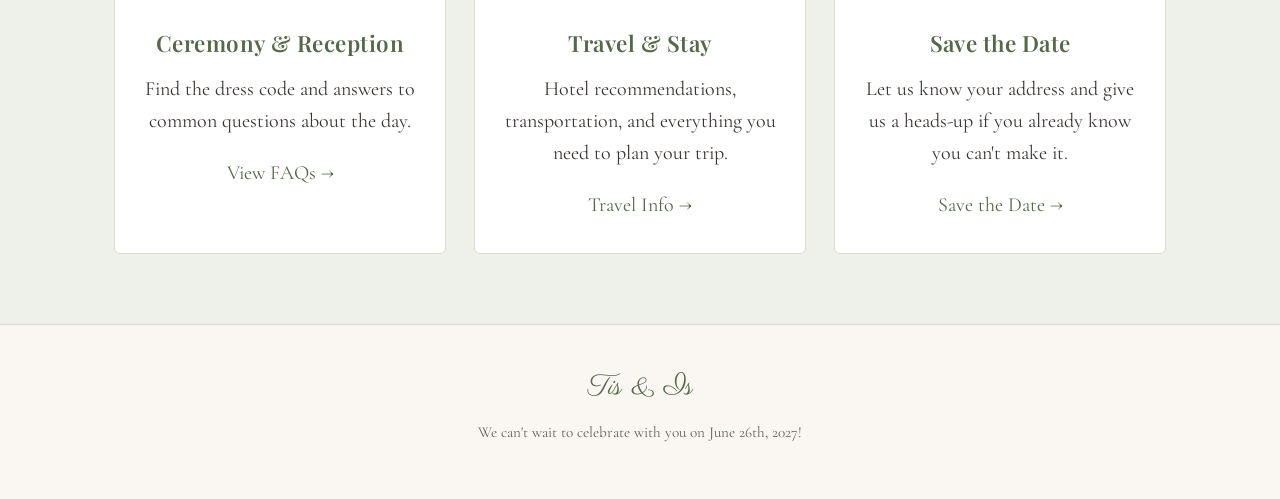
==== commit a2ed2469: "Add heart favicon, fix paragraph/heading spacing, update Our Story - Added a heart-shaped SVG favico" ====
--- a/index.html
+++ b/index.html
@@ -8,6 +8,7 @@
   <link rel="preconnect" href="https://fonts.googleapis.com">
   <link href="https://fonts.googleapis.com/css2?family=Parisienne&family=Playfair+Display:wght@500;600;700&family=Cormorant+Garamond:wght@400;500;600&display=swap" rel="stylesheet">
   <link rel="stylesheet" href="css/style.css">
+  <link rel="icon" type="image/svg+xml" href="favicon.svg">
   <link rel="stylesheet" href="css/home.css">
 </head>
 <body>
--- a/css/style.css
+++ b/css/style.css
@@ -50,7 +50,7 @@
   font-family: var(--font-heading);
   font-weight: 600;
   letter-spacing: 0.02em;
-  margin: 0 0 0.5em;
+  margin: 0.5em 0;
   color: var(--color-text);
 }
 
@@ -59,7 +59,7 @@
 h3 { font-size: 1.4rem; }
 
 p {
-  margin: 0 0 1em;
+  margin: 0.5em 0 1em;
 }
 
 a {
@@ -255,7 +255,7 @@
   border-bottom: none;
 }
 
-@media (max-width: 720px) {
+@media (max-width: 1020px) {
   .nav-toggle {
     display: flex;
   }
@@ -384,6 +384,81 @@
   background: var(--color-bg-alt);
 }
 
+.editorial-photo {
+  margin: 0;
+}
+
+.editorial-photo img {
+  width: 100%;
+  height: 100%;
+  object-fit: cover;
+  border-radius: 8px;
+  box-shadow: 0 16px 36px rgba(58, 53, 50, 0.14);
+}
+
+.editorial-photo-wide,
+.editorial-photo-banner {
+  max-width: var(--max-width);
+  padding: 0 24px;
+  margin: 0 auto 70px;
+}
+
+.editorial-photo-wide img {
+  max-height: 560px;
+}
+
+.ring-photo img {
+  max-height: 430px;
+}
+
+.editorial-photo-banner {
+  height: 380px;
+}
+
+.carpool-photo img {
+  object-position: center 54%;
+}
+
+.story-section {
+  background: var(--color-bg-alt);
+}
+
+.story-layout {
+  display: grid;
+  grid-template-columns: minmax(0, 0.95fr) minmax(0, 1.05fr);
+  align-items: stretch;
+  max-width: 1000px;
+  padding: 0;
+  overflow: hidden;
+  background: var(--color-white);
+  border: 1px solid var(--color-border);
+  border-radius: 8px;
+  box-shadow: 0 18px 42px rgba(58, 53, 50, 0.12);
+}
+
+.story-photo,
+.story-photo img {
+  min-height: 620px;
+  height: 100%;
+}
+
+.story-photo img {
+  border-radius: 0;
+  box-shadow: none;
+  object-position: center;
+}
+
+.story-copy {
+  display: flex;
+  flex-direction: column;
+  justify-content: center;
+  padding: 52px;
+}
+
+.story-copy p:last-child {
+  margin-bottom: 0;
+}
+
 .section-header {
   text-align: center;
   max-width: 640px;
@@ -409,6 +484,36 @@
   width: 100%;
   height: 420px;
   border: 0;
+}
+
+@media (max-width: 720px) {
+  .hero .site-title-large {
+    font-size: 3.4rem;
+  }
+
+  .story-layout {
+    grid-template-columns: 1fr;
+  }
+
+  .editorial-photo-banner {
+    height: 320px;
+  }
+
+  .editorial-photo-wide,
+  .editorial-photo-banner {
+    padding: 0 16px;
+    margin-bottom: 52px;
+  }
+
+  .story-photo,
+  .story-photo img {
+    min-height: 360px;
+    height: 360px;
+  }
+
+  .story-copy {
+    padding: 34px 26px;
+  }
 }
 
 .card-grid {
@@ -580,6 +685,206 @@
   padding: 60px 24px;
 }
 
+/* ---------- Save the Date gallery ---------- */
+
+.save-date-gallery-section {
+  padding: 46px 0 0;
+}
+
+.save-date-gallery {
+  max-width: 980px;
+  margin: 0 auto;
+}
+
+.save-date-slides {
+  position: relative;
+  aspect-ratio: 3 / 2;
+  overflow: hidden;
+  background: var(--color-text);
+  border-radius: 8px;
+  box-shadow: 0 20px 48px rgba(58, 53, 50, 0.16);
+}
+
+.save-date-slide {
+  position: absolute;
+  inset: 0;
+  margin: 0;
+  opacity: 0;
+  visibility: hidden;
+  transition: opacity 0.8s ease, visibility 0.8s ease;
+}
+
+.save-date-slide.is-active {
+  opacity: 1;
+  visibility: visible;
+}
+
+.save-date-slide img {
+  width: 100%;
+  height: 100%;
+  object-fit: cover;
+}
+
+.save-date-gallery-caption {
+  position: absolute;
+  left: 28px;
+  bottom: 26px;
+  z-index: 2;
+  display: flex;
+  flex-direction: column;
+  padding: 14px 18px;
+  color: var(--color-white);
+  background: rgba(35, 38, 31, 0.68);
+  border: 1px solid rgba(255, 255, 255, 0.22);
+  border-radius: 4px;
+  backdrop-filter: blur(5px);
+}
+
+.save-date-gallery-caption span {
+  font-family: var(--font-heading);
+  font-size: 0.82rem;
+  letter-spacing: 0.12em;
+  text-transform: uppercase;
+}
+
+.save-date-gallery-caption strong {
+  font-weight: 500;
+}
+
+.save-date-gallery-arrow {
+  position: absolute;
+  top: 50%;
+  z-index: 3;
+  width: 46px;
+  height: 46px;
+  padding: 0 0 5px;
+  color: var(--color-white);
+  font-family: var(--font-heading);
+  font-size: 2rem;
+  line-height: 1;
+  background: rgba(35, 38, 31, 0.62);
+  border: 1px solid rgba(255, 255, 255, 0.3);
+  border-radius: 50%;
+  cursor: pointer;
+  transform: translateY(-50%);
+  transition: background 0.2s ease;
+}
+
+.save-date-gallery-arrow:hover,
+.save-date-gallery-arrow:focus-visible {
+  background: rgba(35, 38, 31, 0.86);
+}
+
+.save-date-gallery-prev {
+  left: 22px;
+}
+
+.save-date-gallery-next {
+  right: 22px;
+}
+
+.save-date-gallery-dots {
+  position: absolute;
+  right: 28px;
+  bottom: 28px;
+  z-index: 3;
+  display: flex;
+  gap: 10px;
+}
+
+.save-date-gallery-dot {
+  width: 10px;
+  height: 10px;
+  padding: 0;
+  background: rgba(255, 255, 255, 0.55);
+  border: 1px solid rgba(35, 38, 31, 0.4);
+  border-radius: 50%;
+  cursor: pointer;
+  transition: background 0.2s ease, transform 0.2s ease;
+}
+
+.save-date-gallery-dot.is-active {
+  background: var(--color-white);
+  transform: scale(1.25);
+}
+
+.save-date-form-section {
+  padding-top: 54px;
+  background: linear-gradient(transparent 0, transparent 90px, var(--color-bg-alt) 90px);
+}
+
+.save-date-form-intro {
+  max-width: 640px;
+  margin: 0 auto 30px;
+}
+
+.save-date-form-section .rsvp-form {
+  box-shadow: 0 14px 34px rgba(58, 53, 50, 0.08);
+}
+
+@media (max-width: 720px) {
+  .save-date-gallery-section {
+    padding-top: 36px;
+  }
+
+  .save-date-gallery-section .container {
+    padding: 0 16px;
+  }
+
+  .save-date-gallery-caption {
+    left: 14px;
+    bottom: 14px;
+    max-width: calc(100% - 90px);
+    padding: 9px 11px;
+  }
+
+  .save-date-gallery-caption span {
+    font-size: 0.64rem;
+  }
+
+  .save-date-gallery-caption strong {
+    font-size: 0.82rem;
+  }
+
+  .save-date-gallery-arrow {
+    top: 18px;
+    width: 36px;
+    height: 36px;
+    font-size: 1.55rem;
+    transform: none;
+  }
+
+  .save-date-gallery-prev {
+    left: 14px;
+  }
+
+  .save-date-gallery-next {
+    right: 14px;
+  }
+
+  .save-date-gallery-dots {
+    right: 14px;
+    bottom: 17px;
+    gap: 7px;
+  }
+
+  .save-date-gallery-dot {
+    width: 8px;
+    height: 8px;
+  }
+
+  .save-date-form-section {
+    padding-top: 46px;
+    background: var(--color-bg-alt);
+  }
+}
+
+@media (prefers-reduced-motion: reduce) {
+  .save-date-slide {
+    transition: none;
+  }
+}
+
 /* ---------- FAQ ---------- */
 
 .faq-list details {
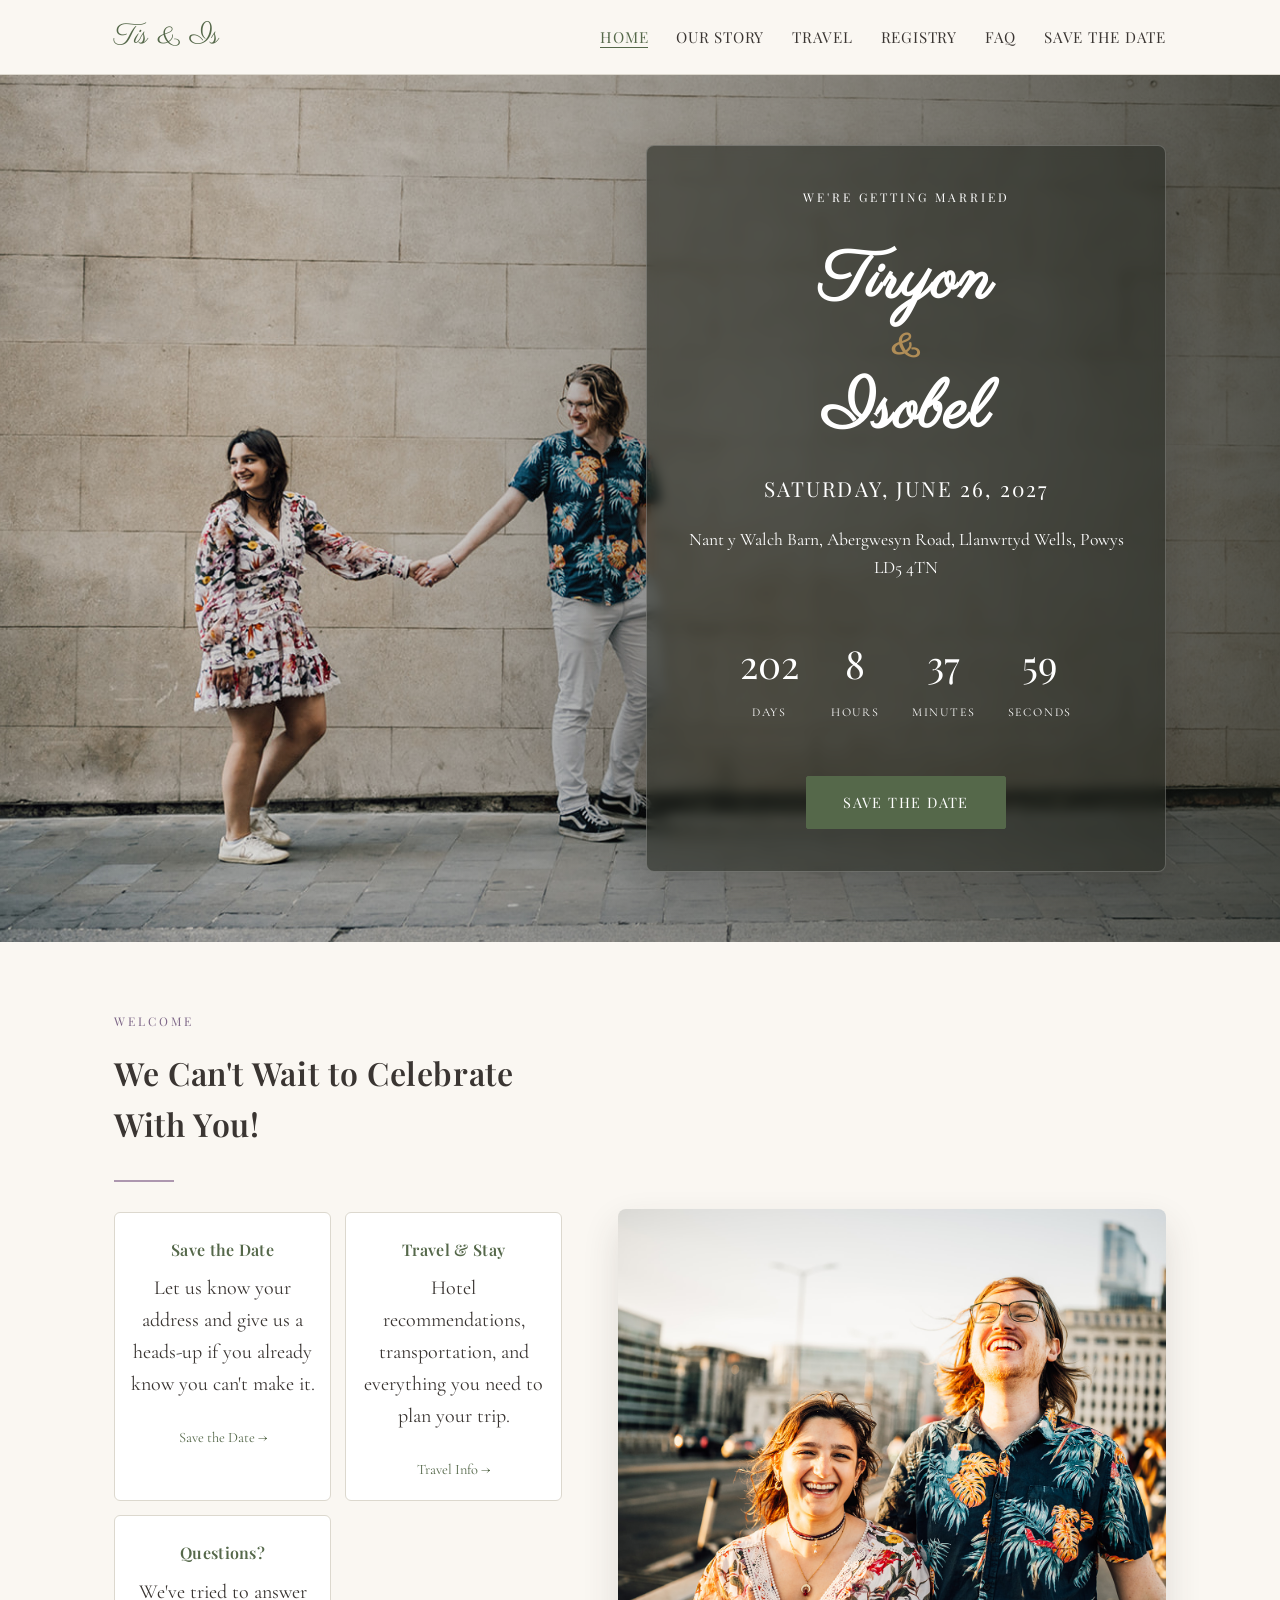
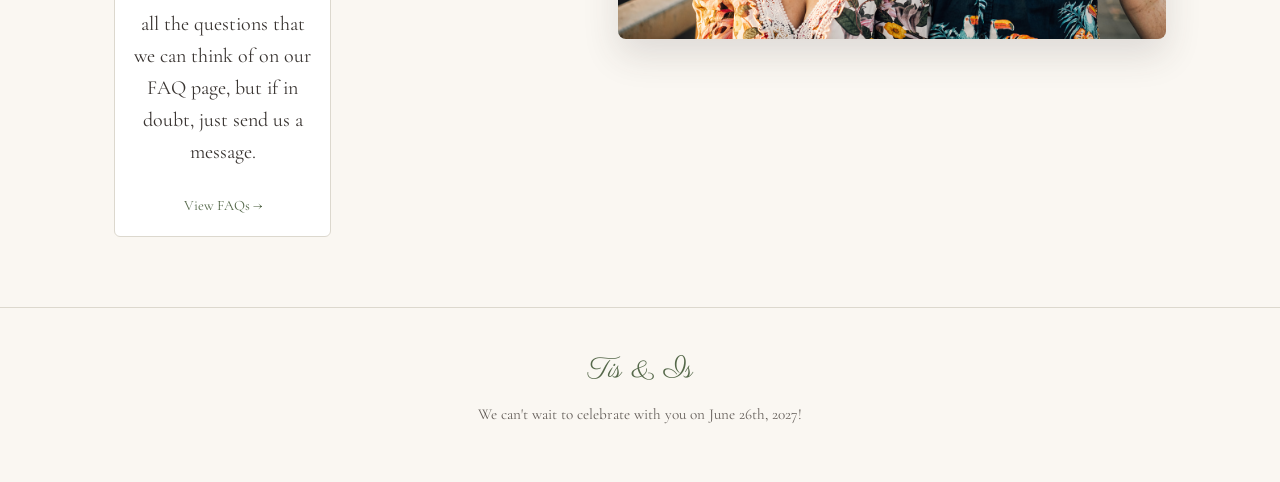
==== commit e4b71095: "Redesign homepage welcome section and simplify Our Story layout - Homepage: removed the welcome para" ====
--- a/index.html
+++ b/index.html
@@ -62,37 +62,29 @@
     <div class="container welcome-grid">
       <div class="welcome-copy">
         <span class="eyebrow">Welcome</span>
-        <h2>We Can't Wait to Celebrate With You</h2>
+        <h2>We Can't Wait to Celebrate With You!</h2>
         <hr class="divider divider-left">
-        <p>
-          We're so excited to celebrate our wedding day with the people we love most.
-          Explore this site for details on the ceremony and reception, travel and
-          accommodation information.
-        </p>
+        <div class="card-grid compact">
+          <div class="card">
+            <h3>Save the Date</h3>
+            <p>Let us know your address and give us a heads-up if you already know you can't make it.</p>
+            <a href="save-the-date.html">Save the Date &rarr;</a>
+          </div>
+          <div class="card">
+            <h3>Travel &amp; Stay</h3>
+            <p>Hotel recommendations, transportation, and everything you need to plan your trip.</p>
+            <a href="travel.html">Travel Info &rarr;</a>
+          </div>
+          <div class="card">
+            <h3>Questions?</h3>
+            <p>We've tried to answer all the questions that we can think of on our FAQ page, but if in doubt, just send us a message.</p>
+            <a href="faq.html">View FAQs &rarr;</a>
+          </div>
+        </div>
       </div>
       <figure class="editorial-photo welcome-photo">
         <img src="Images/London/WalkingandLaughing.jpg" alt="Tiryon and Isobel laughing together in London" loading="lazy">
       </figure>
-    </div>
-  </section>
-
-  <section class="section section-alt">
-    <div class="container card-grid">
-      <div class="card">
-        <h3>Ceremony &amp; Reception</h3>
-        <p>Find the dress code and answers to common questions about the day.</p>
-        <a href="faq.html">View FAQs &rarr;</a>
-      </div>
-      <div class="card">
-        <h3>Travel &amp; Stay</h3>
-        <p>Hotel recommendations, transportation, and everything you need to plan your trip.</p>
-        <a href="travel.html">Travel Info &rarr;</a>
-      </div>
-      <div class="card">
-        <h3>Save the Date</h3>
-        <p>Let us know your address and give us a heads-up if you already know you can't make it.</p>
-        <a href="save-the-date.html">Save the Date &rarr;</a>
-      </div>
     </div>
   </section>
 
--- a/css/style.css
+++ b/css/style.css
@@ -419,32 +419,25 @@
   object-position: center 54%;
 }
 
-.story-section {
-  background: var(--color-bg-alt);
-}
-
 .story-layout {
   display: grid;
   grid-template-columns: minmax(0, 0.95fr) minmax(0, 1.05fr);
-  align-items: stretch;
+  align-items: center;
+  gap: 48px;
   max-width: 1000px;
+  margin: 2.5em auto 0;
   padding: 0;
-  overflow: hidden;
-  background: var(--color-white);
-  border: 1px solid var(--color-border);
-  border-radius: 8px;
-  box-shadow: 0 18px 42px rgba(58, 53, 50, 0.12);
 }
 
 .story-photo,
 .story-photo img {
-  min-height: 620px;
+  min-height: 420px;
   height: 100%;
 }
 
 .story-photo img {
-  border-radius: 0;
-  box-shadow: none;
+  border-radius: 8px;
+  box-shadow: 0 16px 36px rgba(58, 53, 50, 0.14);
   object-position: center;
 }
 
@@ -452,7 +445,7 @@
   display: flex;
   flex-direction: column;
   justify-content: center;
-  padding: 52px;
+  padding: 0;
 }
 
 .story-copy p:last-child {
@@ -507,12 +500,8 @@
 
   .story-photo,
   .story-photo img {
-    min-height: 360px;
-    height: 360px;
-  }
-
-  .story-copy {
-    padding: 34px 26px;
+    min-height: 300px;
+    height: 300px;
   }
 }
 
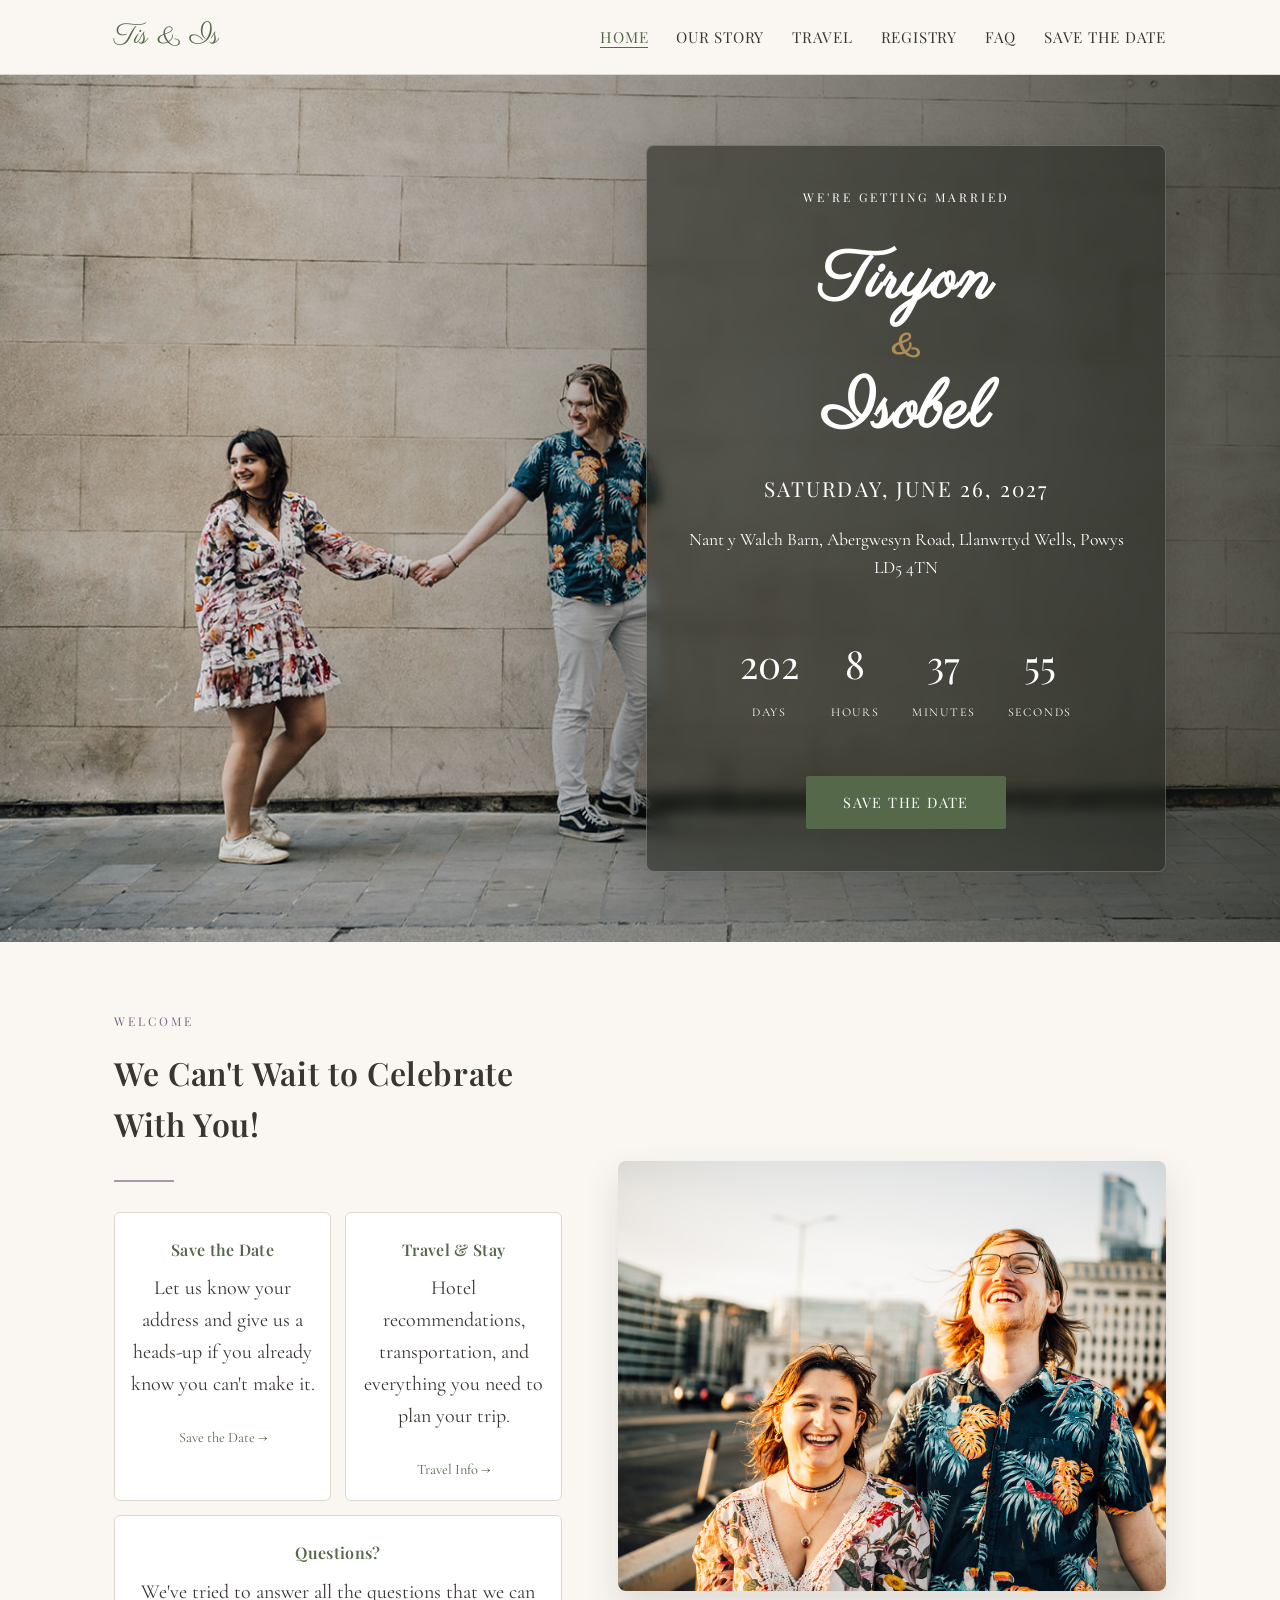
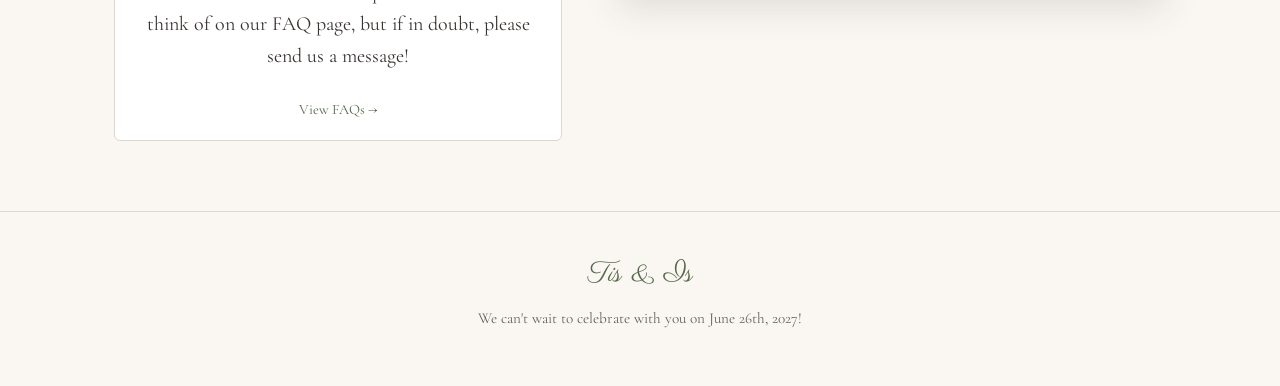
==== commit a8e7b260: "Make Questions card full-width and tweak its copy Co-Authored-By: Claude Sonnet 5 <noreply@anthropic" ====
--- a/index.html
+++ b/index.html
@@ -75,9 +75,9 @@
             <p>Hotel recommendations, transportation, and everything you need to plan your trip.</p>
             <a href="travel.html">Travel Info &rarr;</a>
           </div>
-          <div class="card">
+          <div class="card" style="grid-column: 1 / -1;">
             <h3>Questions?</h3>
-            <p>We've tried to answer all the questions that we can think of on our FAQ page, but if in doubt, just send us a message.</p>
+            <p>We've tried to answer all the questions that we can think of on our FAQ page, but if in doubt, please send us a message!</p>
             <a href="faq.html">View FAQs &rarr;</a>
           </div>
         </div>
